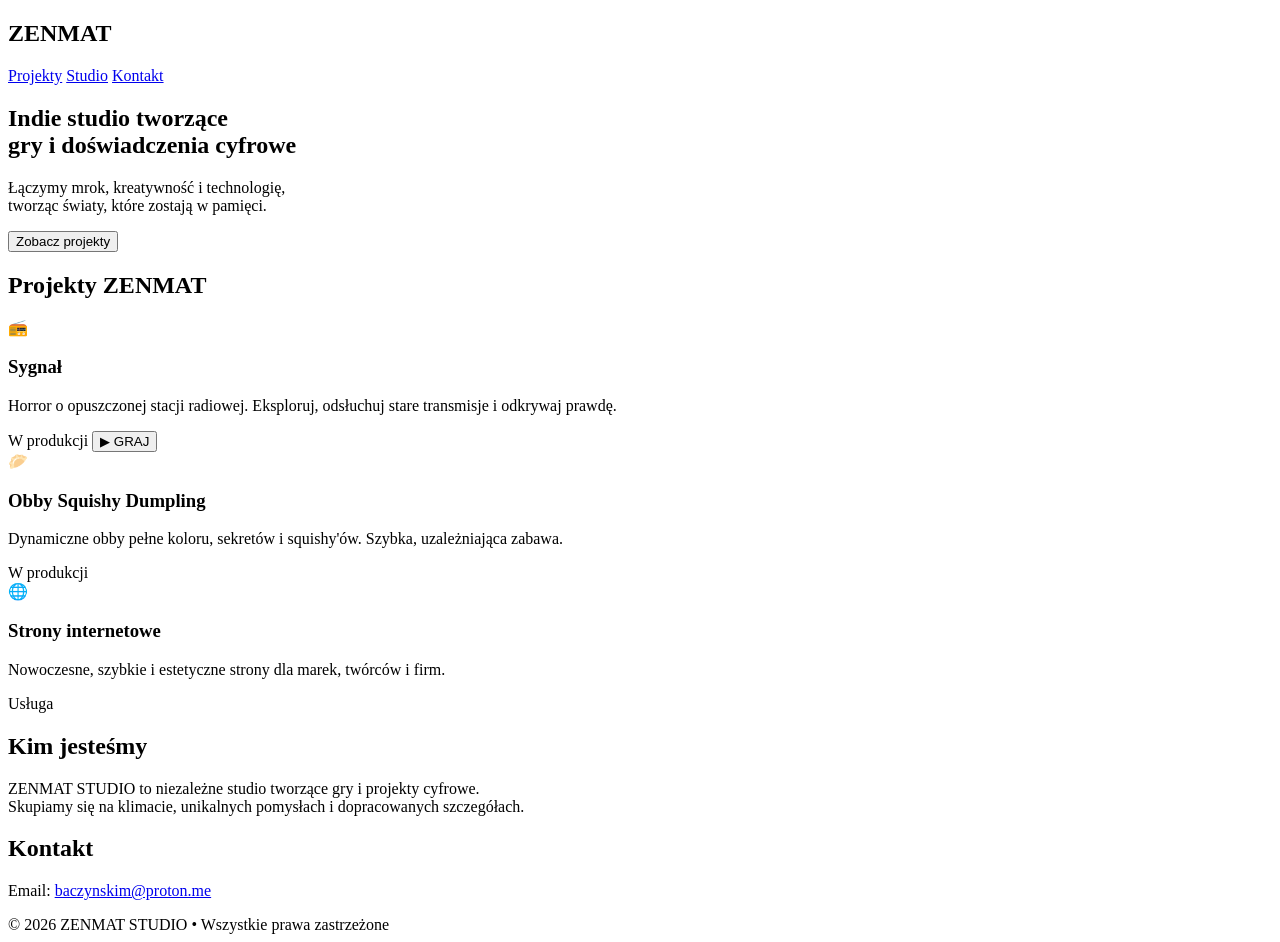
==== index.html @ 299c10ac "Update index.html" ====
<!DOCTYPE html>
<html lang="pl">
<head>
    <meta charset="UTF-8">
    <meta name="viewport" content="width=device-width, initial-scale=1.0">
    <title>ZENMAT STUDIO</title>
    <link rel="stylesheet" href="style.css">
    <link href="https://fonts.googleapis.com/css2?family=Inter:wght@400;500;600&family=Space+Grotesk:wght@500;600&display=swap" rel="stylesheet">
</head>
<body>

<header>
    <nav>
        <h2>ZENMAT</h2>
        <div>
            <a href="#games">Projekty</a>
            <a href="#about">Studio</a>
            <a href="#contact">Kontakt</a>
        </div>
    </nav>

    <section class="hero">
        <h1>Indie studio tworzące<br><span class="highlight">gry i doświadczenia cyfrowe</span></h1>
        <p>Łączymy mrok, kreatywność i technologię,<br>tworząc światy, które zostają w pamięci.</p>
        <button onclick="scrollGames()">Zobacz projekty</button>
    </section>
</header>

<section id="games">
    <h2>Projekty ZENMAT</h2>
    <div class="cards">
        <div class="card">
            <div class="card-icon">📻</div>
            <h3>Sygnał</h3>
            <p>Horror o opuszczonej stacji radiowej. Eksploruj, odsłuchuj stare transmisje i odkrywaj prawdę.</p>
            <span class="status in-dev">W produkcji</span>
            <button class="btn-play" onclick="window.open('/zenmat-studio/sygnal/', '_blank')">▶ GRAJ</button>
        </div>

        <div class="card">
            <div class="card-icon">🥟</div>
            <h3>Obby Squishy Dumpling</h3>
            <p>Dynamiczne obby pełne koloru, sekretów i squishy'ów. Szybka, uzależniająca zabawa.</p>
            <span class="status in-dev">W produkcji</span>
        </div>

        <div class="card">
            <div class="card-icon">🌐</div>
            <h3>Strony internetowe</h3>
            <p>Nowoczesne, szybkie i estetyczne strony dla marek, twórców i firm.</p>
            <span class="status service">Usługa</span>
        </div>
    </div>
</section>

<section id="about">
    <h2>Kim jesteśmy</h2>
    <p>
        ZENMAT STUDIO to niezależne studio tworzące gry i projekty cyfrowe.<br>
        Skupiamy się na klimacie, unikalnych pomysłach i dopracowanych szczegółach.
    </p>
</section>

<section id="contact">
    <h2>Kontakt</h2>
    <p>
        Email: <a href="mailto:baczynskim@proton.me">baczynskim@proton.me</a>
    </p>
</section>

<footer>
    © 2026 ZENMAT STUDIO • Wszystkie prawa zastrzeżone
</footer>

<script src="script.js"></script>
</body>
</html>
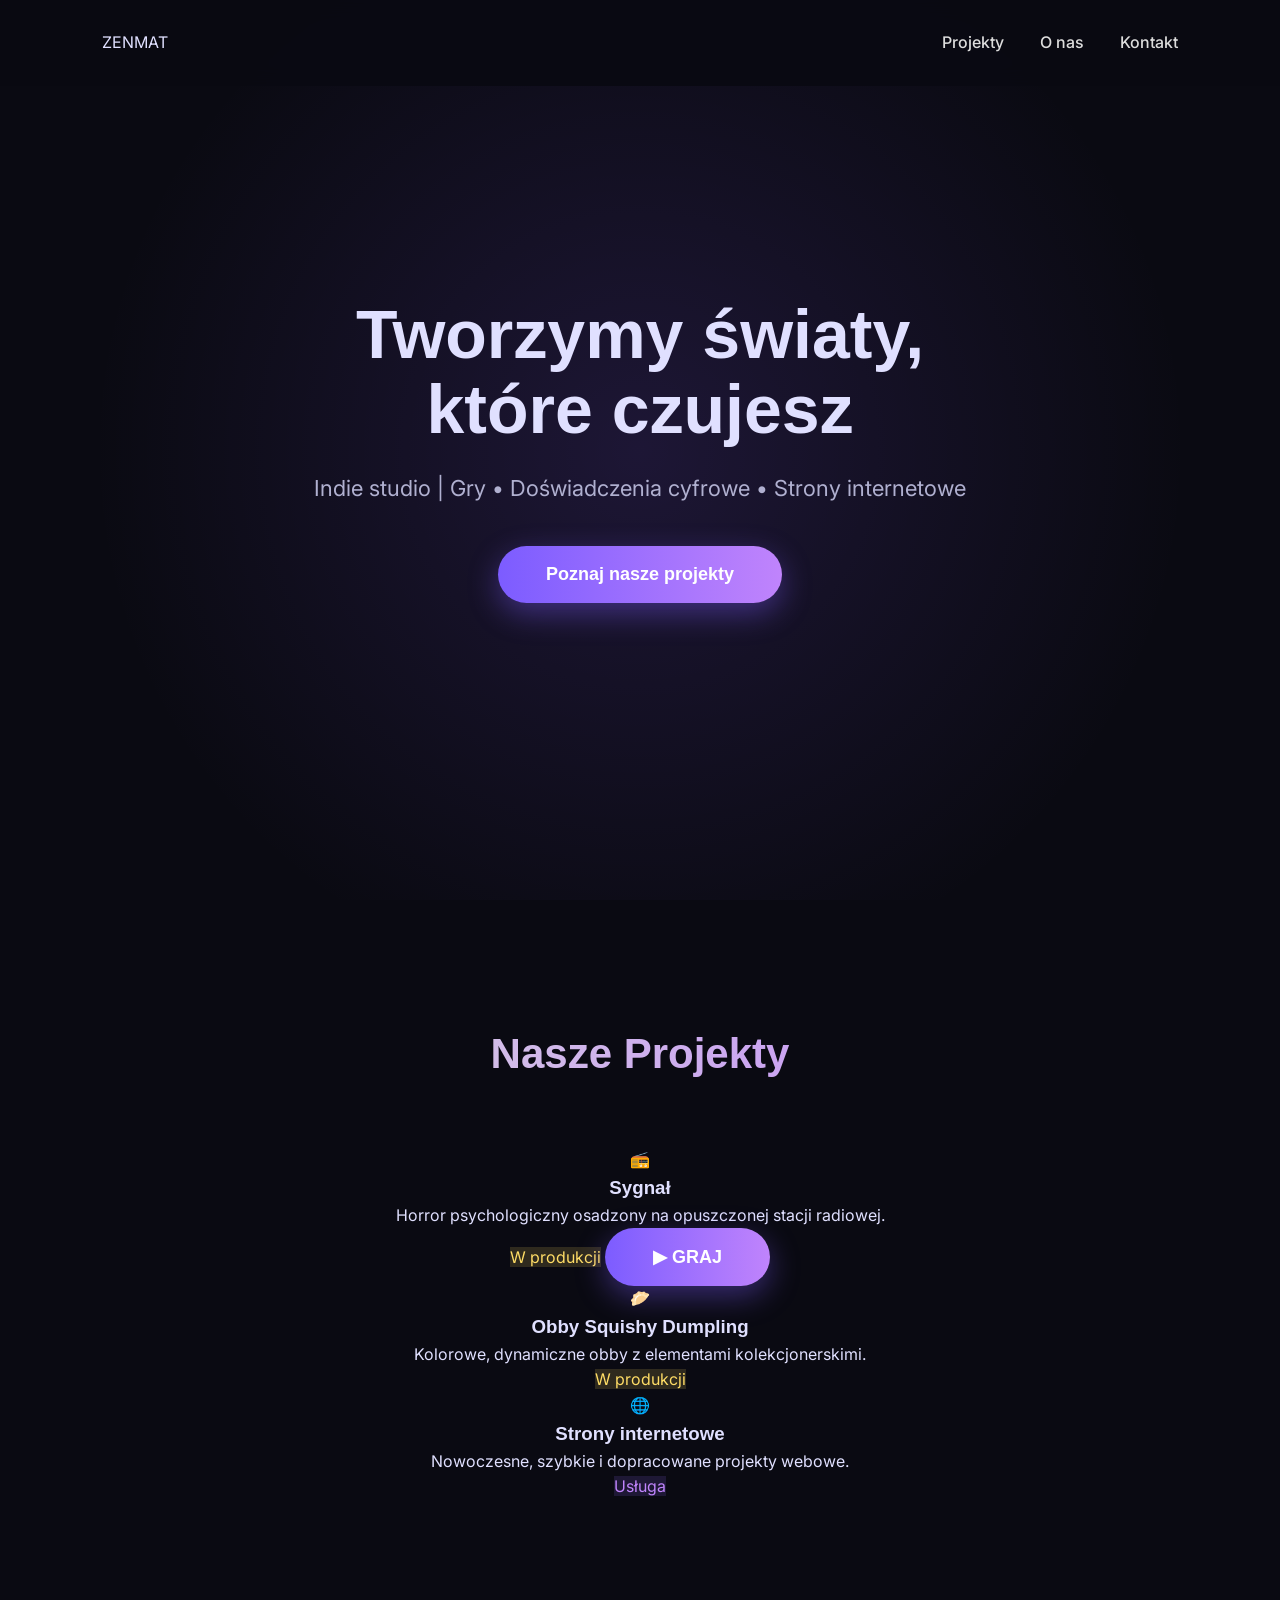
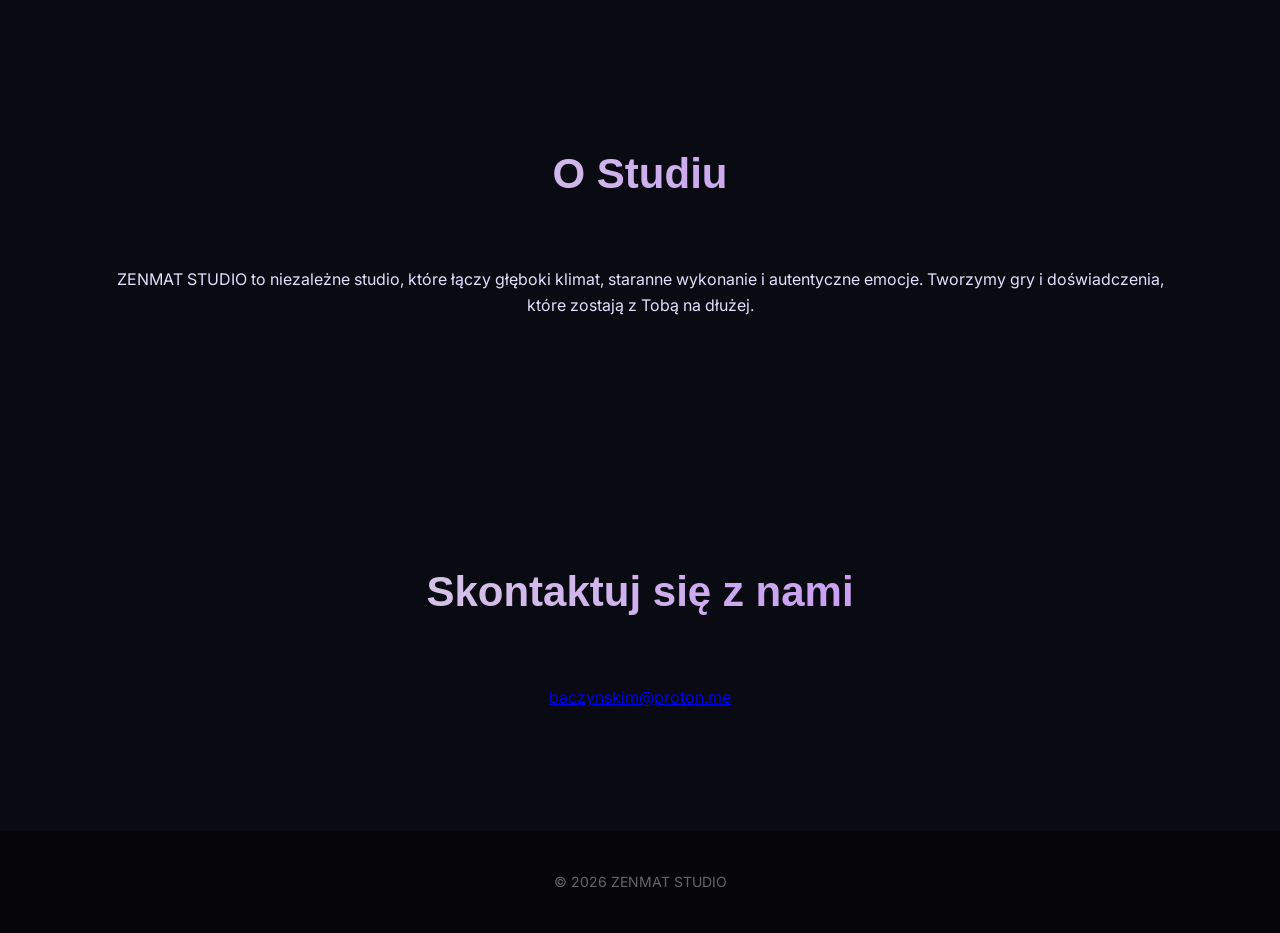
==== commit 3b44f191: "Update index.html" ====
--- a/index.html
+++ b/index.html
@@ -5,71 +5,73 @@
     <meta name="viewport" content="width=device-width, initial-scale=1.0">
     <title>ZENMAT STUDIO</title>
     <link rel="stylesheet" href="style.css">
-    <link href="https://fonts.googleapis.com/css2?family=Inter:wght@400;500;600&family=Space+Grotesk:wght@500;600&display=swap" rel="stylesheet">
+    <link href="https://fonts.googleapis.com/css2?family=Inter:wght@300;400;500;600&family=Playfair+Display:wght@700&display=swap" rel="stylesheet">
 </head>
 <body>
 
 <header>
     <nav>
-        <h2>ZENMAT</h2>
-        <div>
+        <div class="logo">ZENMAT</div>
+        <div class="nav-links">
             <a href="#games">Projekty</a>
-            <a href="#about">Studio</a>
+            <a href="#about">O nas</a>
             <a href="#contact">Kontakt</a>
         </div>
     </nav>
 
-    <section class="hero">
-        <h1>Indie studio tworzące<br><span class="highlight">gry i doświadczenia cyfrowe</span></h1>
-        <p>Łączymy mrok, kreatywność i technologię,<br>tworząc światy, które zostają w pamięci.</p>
-        <button onclick="scrollGames()">Zobacz projekty</button>
-    </section>
+    <div class="hero">
+        <h1>Tworzymy światy,<br>które czujesz</h1>
+        <p class="subtitle">Indie studio | Gry • Doświadczenia cyfrowe • Strony internetowe</p>
+        <button onclick="scrollToSection('games')">Poznaj nasze projekty</button>
+    </div>
 </header>
 
-<section id="games">
-    <h2>Projekty ZENMAT</h2>
-    <div class="cards">
-        <div class="card">
-            <div class="card-icon">📻</div>
+<section id="games" class="section">
+    <h2>Nasze Projekty</h2>
+    <div class="projects-grid">
+        
+        <div class="project-card">
+            <div class="emoji">📻</div>
             <h3>Sygnał</h3>
-            <p>Horror o opuszczonej stacji radiowej. Eksploruj, odsłuchuj stare transmisje i odkrywaj prawdę.</p>
-            <span class="status in-dev">W produkcji</span>
-            <button class="btn-play" onclick="window.open('/zenmat-studio/sygnal/', '_blank')">▶ GRAJ</button>
+            <p>Horror psychologiczny osadzony na opuszczonej stacji radiowej.</p>
+            <span class="tag in-dev">W produkcji</span>
+            <button class="play-btn" onclick="window.open('/zenmat-studio/sygnal/', '_blank')">▶ GRAJ</button>
         </div>
 
-        <div class="card">
-            <div class="card-icon">🥟</div>
+        <div class="project-card">
+            <div class="emoji">🥟</div>
             <h3>Obby Squishy Dumpling</h3>
-            <p>Dynamiczne obby pełne koloru, sekretów i squishy'ów. Szybka, uzależniająca zabawa.</p>
-            <span class="status in-dev">W produkcji</span>
+            <p>Kolorowe, dynamiczne obby z elementami kolekcjonerskimi.</p>
+            <span class="tag in-dev">W produkcji</span>
         </div>
 
-        <div class="card">
-            <div class="card-icon">🌐</div>
+        <div class="project-card">
+            <div class="emoji">🌐</div>
             <h3>Strony internetowe</h3>
-            <p>Nowoczesne, szybkie i estetyczne strony dla marek, twórców i firm.</p>
-            <span class="status service">Usługa</span>
+            <p>Nowoczesne, szybkie i dopracowane projekty webowe.</p>
+            <span class="tag service">Usługa</span>
         </div>
     </div>
 </section>
 
-<section id="about">
-    <h2>Kim jesteśmy</h2>
-    <p>
-        ZENMAT STUDIO to niezależne studio tworzące gry i projekty cyfrowe.<br>
-        Skupiamy się na klimacie, unikalnych pomysłach i dopracowanych szczegółach.
-    </p>
+<section id="about" class="section">
+    <h2>O Studiu</h2>
+    <div class="about-content">
+        <p>
+            ZENMAT STUDIO to niezależne studio, które łączy głęboki klimat, 
+            staranne wykonanie i autentyczne emocje. Tworzymy gry i doświadczenia, 
+            które zostają z Tobą na dłużej.
+        </p>
+    </div>
 </section>
 
-<section id="contact">
-    <h2>Kontakt</h2>
-    <p>
-        Email: <a href="mailto:baczynskim@proton.me">baczynskim@proton.me</a>
-    </p>
+<section id="contact" class="section contact">
+    <h2>Skontaktuj się z nami</h2>
+    <a href="mailto:baczynskim@proton.me" class="email">baczynskim@proton.me</a>
 </section>
 
 <footer>
-    © 2026 ZENMAT STUDIO • Wszystkie prawa zastrzeżone
+    © 2026 ZENMAT STUDIO
 </footer>
 
 <script src="script.js"></script>
--- a/style.css
+++ b/style.css
@@ -0,0 +1,190 @@
+* {
+    margin: 0;
+    padding: 0;
+    box-sizing: border-box;
+}
+
+body {
+    background: #0a0a12;
+    color: #e0e0ff;
+    font-family: 'Inter', sans-serif;
+    line-height: 1.6;
+    overflow-x: hidden;
+}
+
+h1, h2, h3 {
+    font-family: 'Space Grotesk', sans-serif;
+}
+
+/* NAV */
+nav {
+    display: flex;
+    justify-content: space-between;
+    align-items: center;
+    padding: 30px 8%;
+    position: fixed;
+    width: 100%;
+    z-index: 100;
+    background: rgba(10, 10, 18, 0.95);
+    backdrop-filter: blur(10px);
+}
+
+nav h2 {
+    font-size: 28px;
+    background: linear-gradient(90deg, #8b5cff, #c084fc);
+    -webkit-background-clip: text;
+    -webkit-text-fill-color: transparent;
+    letter-spacing: -1px;
+}
+
+nav a {
+    color: #ddd;
+    text-decoration: none;
+    margin-left: 32px;
+    font-weight: 500;
+    transition: all 0.3s;
+}
+
+nav a:hover {
+    color: #c084fc;
+    transform: translateY(-2px);
+}
+
+/* HERO */
+.hero {
+    min-height: 100vh;
+    display: flex;
+    flex-direction: column;
+    justify-content: center;
+    align-items: center;
+    text-align: center;
+    padding: 0 20px;
+    background: radial-gradient(circle at center, rgba(139, 92, 255, 0.15), transparent 70%),
+                #0a0a12;
+    position: relative;
+}
+
+.hero h1 {
+    font-size: clamp(42px, 8vw, 68px);
+    line-height: 1.1;
+    margin-bottom: 24px;
+}
+
+.highlight {
+    background: linear-gradient(90deg, #c084fc, #a78bfa);
+    -webkit-background-clip: text;
+    -webkit-text-fill-color: transparent;
+}
+
+.hero p {
+    font-size: 22px;
+    max-width: 700px;
+    color: #b0b0d0;
+    margin-bottom: 40px;
+}
+
+button {
+    padding: 18px 48px;
+    font-size: 18px;
+    font-weight: 600;
+    border: none;
+    border-radius: 50px;
+    background: linear-gradient(90deg, #7c5cff, #c084fc);
+    color: white;
+    cursor: pointer;
+    transition: all 0.4s;
+    box-shadow: 0 10px 30px rgba(124, 92, 255, 0.4);
+}
+
+button:hover {
+    transform: translateY(-5px) scale(1.05);
+    box-shadow: 0 15px 40px rgba(192, 132, 252, 0.5);
+}
+
+/* SECTIONS */
+section {
+    padding: 120px 8%;
+    text-align: center;
+}
+
+h2 {
+    font-size: 42px;
+    margin-bottom: 60px;
+    background: linear-gradient(90deg, #ddd, #c084fc);
+    -webkit-background-clip: text;
+    -webkit-text-fill-color: transparent;
+}
+
+/* CARDS */
+.cards {
+    display: flex;
+    justify-content: center;
+    gap: 30px;
+    flex-wrap: wrap;
+}
+
+.card {
+    width: 340px;
+    background: rgba(20, 20, 35, 0.8);
+    border: 1px solid rgba(140, 100, 255, 0.2);
+    border-radius: 24px;
+    padding: 40px 30px;
+    transition: all 0.4s cubic-bezier(0.4, 0, 0.2, 1);
+    backdrop-filter: blur(10px);
+}
+
+.card:hover {
+    transform: translateY(-15px);
+    border-color: #c084fc;
+    box-shadow: 0 20px 40px rgba(140, 100, 255, 0.25);
+}
+
+.card-icon {
+    font-size: 48px;
+    margin-bottom: 20px;
+}
+
+.card h3 {
+    font-size: 26px;
+    margin-bottom: 16px;
+}
+
+.card p {
+    color: #a0a0c0;
+    margin-bottom: 24px;
+}
+
+.status {
+    display: inline-block;
+    padding: 6px 18px;
+    border-radius: 30px;
+    font-size: 14px;
+    font-weight: 600;
+    margin-bottom: 20px;
+}
+
+.in-dev {
+    background: rgba(255, 220, 100, 0.15);
+    color: #ffdd66;
+}
+
+.service {
+    background: rgba(140, 100, 255, 0.15);
+    color: #c084fc;
+}
+
+.btn-play {
+    width: 100%;
+    padding: 14px;
+    background: #2a2a44;
+    border: 1px solid #7c5cff;
+}
+
+/* Footer */
+footer {
+    padding: 40px;
+    text-align: center;
+    background: #05050a;
+    color: #666;
+    font-size: 14px;
+}
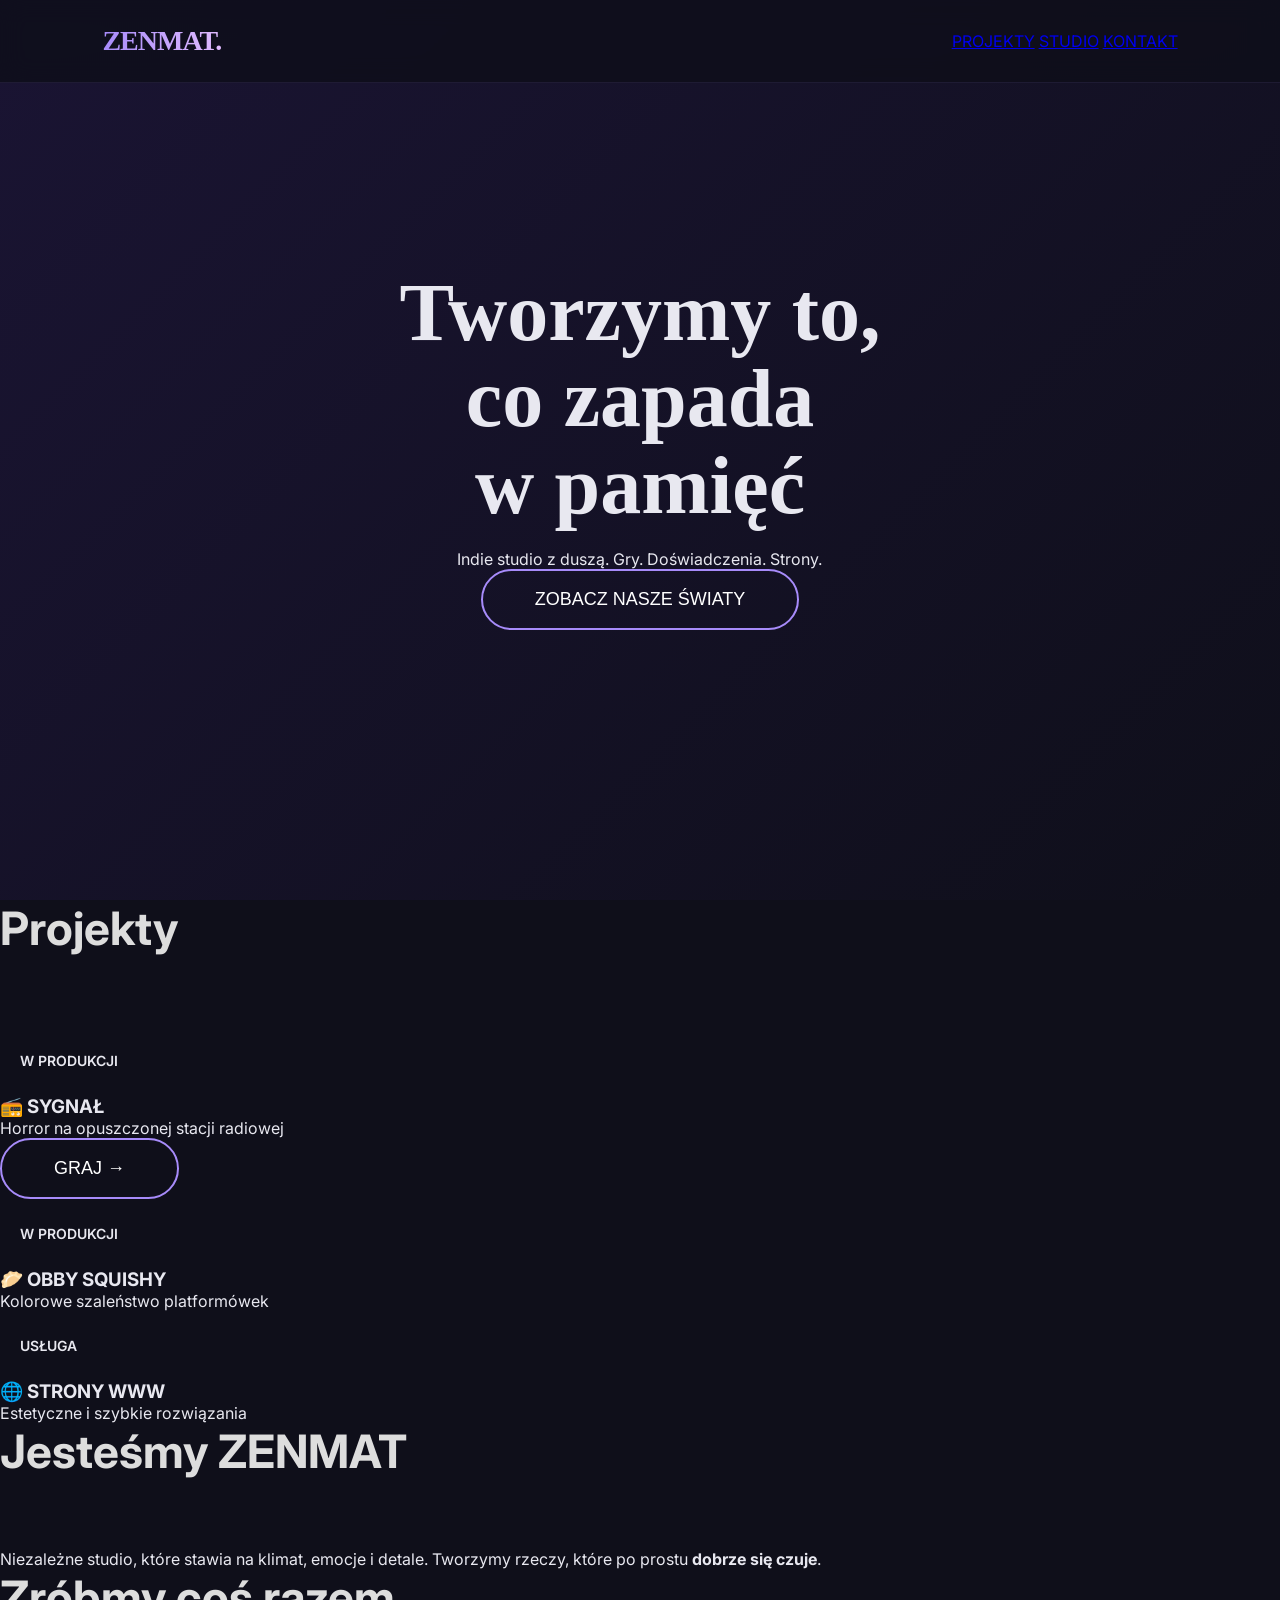
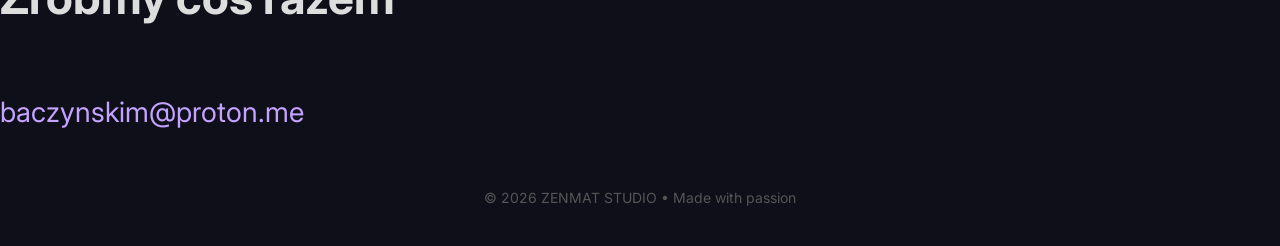
==== commit b7cd67a1: "Update index.html" ====
--- a/index.html
+++ b/index.html
@@ -5,73 +5,77 @@
     <meta name="viewport" content="width=device-width, initial-scale=1.0">
     <title>ZENMAT STUDIO</title>
     <link rel="stylesheet" href="style.css">
-    <link href="https://fonts.googleapis.com/css2?family=Inter:wght@300;400;500;600&family=Playfair+Display:wght@700&display=swap" rel="stylesheet">
+    <link href="https://fonts.googleapis.com/css2?family=Space+Grotesk:wght@500;600;700&family=Inter:wght@400;500&display=swap" rel="stylesheet">
 </head>
 <body>
 
-<header>
-    <nav>
-        <div class="logo">ZENMAT</div>
-        <div class="nav-links">
-            <a href="#games">Projekty</a>
-            <a href="#about">O nas</a>
-            <a href="#contact">Kontakt</a>
-        </div>
-    </nav>
+<nav>
+    <div class="logo">ZENMAT<span class="dot">.</span></div>
+    <div class="menu">
+        <a href="#projects">PROJEKTY</a>
+        <a href="#studio">STUDIO</a>
+        <a href="#contact">KONTAKT</a>
+    </div>
+</nav>
 
-    <div class="hero">
-        <h1>Tworzymy światy,<br>które czujesz</h1>
-        <p class="subtitle">Indie studio | Gry • Doświadczenia cyfrowe • Strony internetowe</p>
-        <button onclick="scrollToSection('games')">Poznaj nasze projekty</button>
+<section class="hero">
+    <div class="hero-content">
+        <h1>Tworzymy to,<br>co zapada<br>w pamięć</h1>
+        <p>Indie studio z duszą. Gry. Doświadczenia. Strony.</p>
+        <button onclick="scrollToSection('projects')">ZOBACZ NASZE ŚWIATY</button>
     </div>
-</header>
+</section>
 
-<section id="games" class="section">
-    <h2>Nasze Projekty</h2>
-    <div class="projects-grid">
-        
-        <div class="project-card">
-            <div class="emoji">📻</div>
-            <h3>Sygnał</h3>
-            <p>Horror psychologiczny osadzony na opuszczonej stacji radiowej.</p>
-            <span class="tag in-dev">W produkcji</span>
-            <button class="play-btn" onclick="window.open('/zenmat-studio/sygnal/', '_blank')">▶ GRAJ</button>
+<section id="projects" class="projects">
+    <h2>Projekty</h2>
+    
+    <div class="project-grid">
+        <div class="project big">
+            <div class="overlay">
+                <span class="tag">W PRODUKCJI</span>
+                <h3>📻 SYGNAŁ</h3>
+                <p>Horror na opuszczonej stacji radiowej</p>
+                <button onclick="window.open('/zenmat-studio/sygnal/', '_blank')">GRAJ →</button>
+            </div>
         </div>
 
-        <div class="project-card">
-            <div class="emoji">🥟</div>
-            <h3>Obby Squishy Dumpling</h3>
-            <p>Kolorowe, dynamiczne obby z elementami kolekcjonerskimi.</p>
-            <span class="tag in-dev">W produkcji</span>
+        <div class="project">
+            <div class="overlay">
+                <span class="tag">W PRODUKCJI</span>
+                <h3>🥟 OBBY SQUISHY</h3>
+                <p>Kolorowe szaleństwo platformówek</p>
+            </div>
         </div>
 
-        <div class="project-card">
-            <div class="emoji">🌐</div>
-            <h3>Strony internetowe</h3>
-            <p>Nowoczesne, szybkie i dopracowane projekty webowe.</p>
-            <span class="tag service">Usługa</span>
+        <div class="project">
+            <div class="overlay">
+                <span class="tag">USŁUGA</span>
+                <h3>🌐 STRONY WWW</h3>
+                <p>Estetyczne i szybkie rozwiązania</p>
+            </div>
         </div>
     </div>
 </section>
 
-<section id="about" class="section">
-    <h2>O Studiu</h2>
-    <div class="about-content">
+<section id="studio" class="studio">
+    <div class="studio-text">
+        <h2>Jesteśmy ZENMAT</h2>
         <p>
-            ZENMAT STUDIO to niezależne studio, które łączy głęboki klimat, 
-            staranne wykonanie i autentyczne emocje. Tworzymy gry i doświadczenia, 
-            które zostają z Tobą na dłużej.
+            Niezależne studio, które stawia na klimat, emocje i detale. 
+            Tworzymy rzeczy, które po prostu <strong>dobrze się czuje</strong>.
         </p>
     </div>
 </section>
 
-<section id="contact" class="section contact">
-    <h2>Skontaktuj się z nami</h2>
-    <a href="mailto:baczynskim@proton.me" class="email">baczynskim@proton.me</a>
+<section id="contact" class="contact">
+    <h2>Zróbmy coś razem</h2>
+    <a href="mailto:baczynskim@proton.me" class="mail-link">
+        baczynskim@proton.me
+    </a>
 </section>
 
 <footer>
-    © 2026 ZENMAT STUDIO
+    © 2026 ZENMAT STUDIO • Made with passion
 </footer>
 
 <script src="script.js"></script>
--- a/style.css
+++ b/style.css
@@ -5,49 +5,46 @@
 }
 
 body {
-    background: #0a0a12;
-    color: #e0e0ff;
+    background: #0f0f1a;
+    color: #e8e8f0;
     font-family: 'Inter', sans-serif;
-    line-height: 1.6;
-    overflow-x: hidden;
 }
 
-h1, h2, h3 {
-    font-family: 'Space Grotesk', sans-serif;
+.logo {
+    font-family: 'Playfair Display', serif;
+    font-size: 28px;
+    font-weight: 700;
+    letter-spacing: -1px;
+    background: linear-gradient(to right, #a78bfa, #e0bbff);
+    -webkit-background-clip: text;
+    -webkit-text-fill-color: transparent;
 }
 
 /* NAV */
 nav {
+    position: fixed;
+    top: 0;
+    width: 100%;
+    padding: 25px 8%;
     display: flex;
     justify-content: space-between;
     align-items: center;
-    padding: 30px 8%;
-    position: fixed;
-    width: 100%;
-    z-index: 100;
-    background: rgba(10, 10, 18, 0.95);
-    backdrop-filter: blur(10px);
+    z-index: 1000;
+    background: rgba(15, 15, 26, 0.85);
+    backdrop-filter: blur(12px);
+    border-bottom: 1px solid rgba(167, 139, 250, 0.1);
 }
 
-nav h2 {
-    font-size: 28px;
-    background: linear-gradient(90deg, #8b5cff, #c084fc);
-    -webkit-background-clip: text;
-    -webkit-text-fill-color: transparent;
-    letter-spacing: -1px;
+.nav-links a {
+    color: #ccc;
+    text-decoration: none;
+    margin-left: 35px;
+    font-weight: 500;
+    transition: 0.3s;
 }
 
-nav a {
-    color: #ddd;
-    text-decoration: none;
-    margin-left: 32px;
-    font-weight: 500;
-    transition: all 0.3s;
-}
-
-nav a:hover {
-    color: #c084fc;
-    transform: translateY(-2px);
+.nav-links a:hover {
+    color: #c4a3ff;
 }
 
 /* HERO */
@@ -59,132 +56,132 @@
     align-items: center;
     text-align: center;
     padding: 0 20px;
-    background: radial-gradient(circle at center, rgba(139, 92, 255, 0.15), transparent 70%),
-                #0a0a12;
+    background: linear-gradient(135deg, #1a1433 0%, #0f0f1a 100%);
     position: relative;
 }
 
 .hero h1 {
-    font-size: clamp(42px, 8vw, 68px);
-    line-height: 1.1;
-    margin-bottom: 24px;
+    font-family: 'Playfair Display', serif;
+    font-size: clamp(48px, 9vw, 82px);
+    line-height: 1.05;
+    margin-bottom: 20px;
 }
 
-.highlight {
-    background: linear-gradient(90deg, #c084fc, #a78bfa);
-    -webkit-background-clip: text;
-    -webkit-text-fill-color: transparent;
-}
-
-.hero p {
-    font-size: 22px;
-    max-width: 700px;
-    color: #b0b0d0;
-    margin-bottom: 40px;
+.subtitle {
+    font-size: 24px;
+    color: #b0a8d0;
+    max-width: 680px;
+    margin-bottom: 50px;
 }
 
 button {
-    padding: 18px 48px;
+    padding: 18px 52px;
     font-size: 18px;
-    font-weight: 600;
-    border: none;
+    background: transparent;
+    border: 2px solid #a78bfa;
+    color: white;
     border-radius: 50px;
-    background: linear-gradient(90deg, #7c5cff, #c084fc);
-    color: white;
     cursor: pointer;
     transition: all 0.4s;
-    box-shadow: 0 10px 30px rgba(124, 92, 255, 0.4);
+    font-weight: 500;
 }
 
 button:hover {
-    transform: translateY(-5px) scale(1.05);
-    box-shadow: 0 15px 40px rgba(192, 132, 252, 0.5);
+    background: #a78bfa;
+    color: #0f0f1a;
+    transform: translateY(-4px);
 }
 
 /* SECTIONS */
-section {
-    padding: 120px 8%;
+.section {
+    padding: 140px 8% 100px;
     text-align: center;
 }
 
 h2 {
-    font-size: 42px;
-    margin-bottom: 60px;
-    background: linear-gradient(90deg, #ddd, #c084fc);
-    -webkit-background-clip: text;
-    -webkit-text-fill-color: transparent;
+    font-size: 46px;
+    margin-bottom: 70px;
+    color: #ddd;
 }
 
-/* CARDS */
-.cards {
-    display: flex;
-    justify-content: center;
+/* PROJECTS */
+.projects-grid {
+    display: grid;
+    grid-template-columns: repeat(auto-fit, minmax(340px, 1fr));
     gap: 30px;
-    flex-wrap: wrap;
+    max-width: 1200px;
+    margin: 0 auto;
 }
 
-.card {
-    width: 340px;
-    background: rgba(20, 20, 35, 0.8);
-    border: 1px solid rgba(140, 100, 255, 0.2);
-    border-radius: 24px;
-    padding: 40px 30px;
-    transition: all 0.4s cubic-bezier(0.4, 0, 0.2, 1);
-    backdrop-filter: blur(10px);
+.project-card {
+    background: rgba(25, 25, 45, 0.6);
+    border: 1px solid rgba(167, 139, 250, 0.15);
+    border-radius: 20px;
+    padding: 45px 35px;
+    transition: all 0.4s ease;
+    backdrop-filter: blur(8px);
 }
 
-.card:hover {
-    transform: translateY(-15px);
-    border-color: #c084fc;
-    box-shadow: 0 20px 40px rgba(140, 100, 255, 0.25);
+.project-card:hover {
+    transform: translateY(-12px);
+    border-color: #a78bfa;
+    background: rgba(35, 30, 60, 0.8);
 }
 
-.card-icon {
-    font-size: 48px;
+.emoji {
+    font-size: 52px;
     margin-bottom: 20px;
 }
 
-.card h3 {
-    font-size: 26px;
-    margin-bottom: 16px;
+.project-card h3 {
+    font-size: 27px;
+    margin-bottom: 15px;
 }
 
-.card p {
-    color: #a0a0c0;
-    margin-bottom: 24px;
-}
-
-.status {
+.tag {
     display: inline-block;
-    padding: 6px 18px;
+    margin: 20px 0;
+    padding: 6px 20px;
     border-radius: 30px;
     font-size: 14px;
     font-weight: 600;
-    margin-bottom: 20px;
 }
 
 .in-dev {
-    background: rgba(255, 220, 100, 0.15);
-    color: #ffdd66;
+    background: #3a2f1f;
+    color: #f0d070;
 }
 
 .service {
-    background: rgba(140, 100, 255, 0.15);
-    color: #c084fc;
+    background: #2a2540;
+    color: #c4a3ff;
 }
 
-.btn-play {
+.play-btn {
+    margin-top: 15px;
     width: 100%;
     padding: 14px;
-    background: #2a2a44;
-    border: 1px solid #7c5cff;
+    background: #1f1b33;
+    border: 1px solid #8b6eff;
+    border-radius: 12px;
+    color: white;
+}
+
+/* Kontakt */
+.contact a {
+    font-size: 28px;
+    color: #c4a3ff;
+    text-decoration: none;
+}
+
+.contact a:hover {
+    color: #e0bbff;
 }
 
 /* Footer */
 footer {
-    padding: 40px;
     text-align: center;
-    background: #05050a;
-    color: #666;
+    padding: 60px 20px 40px;
+    color: #555;
     font-size: 14px;
 }
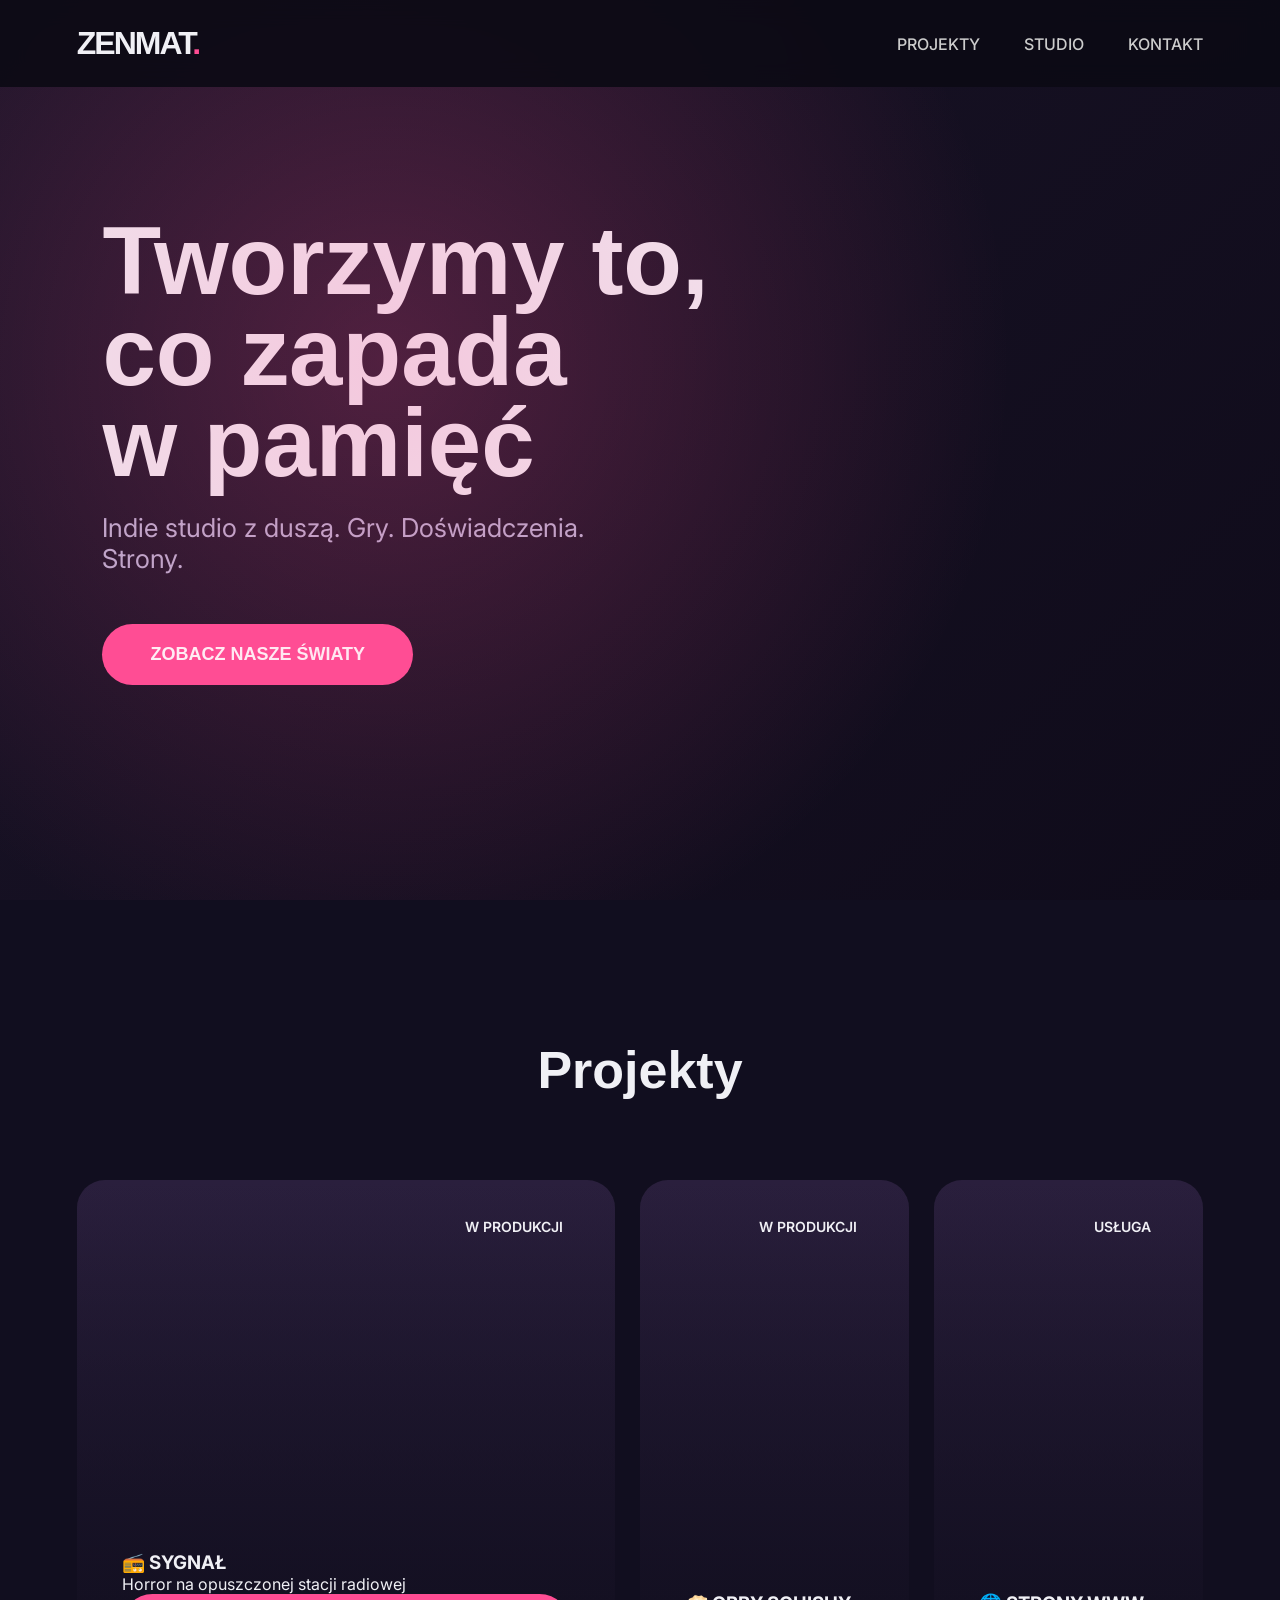
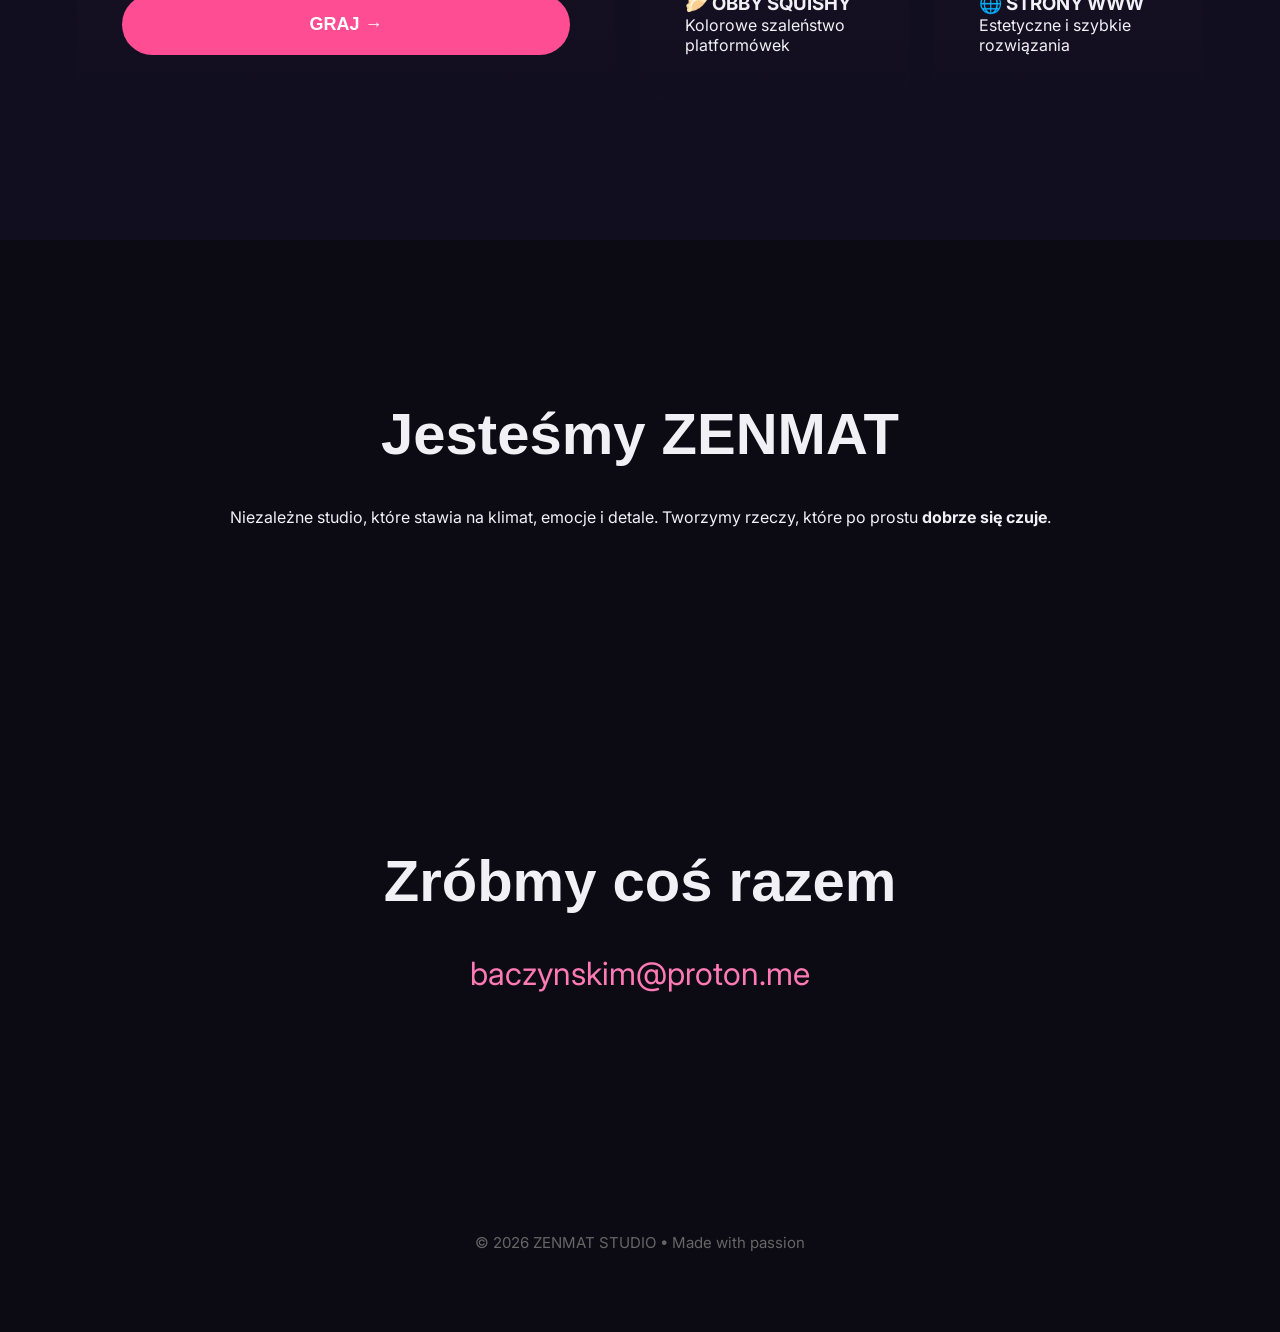
==== commit b22528a7: "🔧 Fix - popraw full URL do gry SYGNAŁ" ====
--- a/index.html
+++ b/index.html
@@ -35,7 +35,7 @@
                 <span class="tag">W PRODUKCJI</span>
                 <h3>📻 SYGNAŁ</h3>
                 <p>Horror na opuszczonej stacji radiowej</p>
-                <button onclick="window.open('/zenmat-studio/sygnal/', '_blank')">GRAJ →</button>
+                <button onclick="window.open('https://baczynskim.github.io/zenmat-studio/sygnal/', '_blank')">GRAJ →</button>
             </div>
         </div>
 
--- a/style.css
+++ b/style.css
@@ -5,19 +5,21 @@
 }
 
 body {
-    background: #0f0f1a;
-    color: #e8e8f0;
+    background: #0c0b14;
+    color: #f0f0f5;
     font-family: 'Inter', sans-serif;
+    overflow-x: hidden;
 }
 
 .logo {
-    font-family: 'Playfair Display', serif;
-    font-size: 28px;
+    font-family: 'Space Grotesk', sans-serif;
+    font-size: 32px;
     font-weight: 700;
-    letter-spacing: -1px;
-    background: linear-gradient(to right, #a78bfa, #e0bbff);
-    -webkit-background-clip: text;
-    -webkit-text-fill-color: transparent;
+    letter-spacing: -2px;
+}
+
+.dot {
+    color: #ff4d94;
 }
 
 /* NAV */
@@ -25,163 +27,162 @@
     position: fixed;
     top: 0;
     width: 100%;
-    padding: 25px 8%;
+    padding: 25px 6%;
     display: flex;
     justify-content: space-between;
     align-items: center;
     z-index: 1000;
-    background: rgba(15, 15, 26, 0.85);
+    background: rgba(12, 11, 20, 0.9);
     backdrop-filter: blur(12px);
-    border-bottom: 1px solid rgba(167, 139, 250, 0.1);
 }
 
-.nav-links a {
+.menu a {
+    margin-left: 40px;
+    text-decoration: none;
     color: #ccc;
-    text-decoration: none;
-    margin-left: 35px;
     font-weight: 500;
     transition: 0.3s;
 }
 
-.nav-links a:hover {
-    color: #c4a3ff;
+.menu a:hover {
+    color: #ff4d94;
 }
 
 /* HERO */
 .hero {
-    min-height: 100vh;
+    height: 100vh;
     display: flex;
-    flex-direction: column;
-    justify-content: center;
     align-items: center;
-    text-align: center;
-    padding: 0 20px;
-    background: linear-gradient(135deg, #1a1433 0%, #0f0f1a 100%);
+    padding: 0 8%;
+    background: linear-gradient(135deg, #1a1428, #0f0b1a);
     position: relative;
 }
 
-.hero h1 {
-    font-family: 'Playfair Display', serif;
-    font-size: clamp(48px, 9vw, 82px);
-    line-height: 1.05;
-    margin-bottom: 20px;
+.hero::before {
+    content: '';
+    position: absolute;
+    top: 0;
+    left: 0;
+    width: 100%;
+    height: 100%;
+    background: radial-gradient(circle at 30% 40%, rgba(255, 77, 148, 0.25), transparent 60%);
 }
 
-.subtitle {
-    font-size: 24px;
-    color: #b0a8d0;
-    max-width: 680px;
+.hero-content h1 {
+    font-family: 'Space Grotesk', sans-serif;
+    font-size: clamp(52px, 10vw, 96px);
+    line-height: 0.95;
+    font-weight: 700;
+    margin-bottom: 24px;
+}
+
+.hero-content p {
+    font-size: 26px;
+    max-width: 520px;
+    color: #b8b0d0;
     margin-bottom: 50px;
 }
 
 button {
-    padding: 18px 52px;
+    padding: 20px 48px;
     font-size: 18px;
-    background: transparent;
-    border: 2px solid #a78bfa;
+    font-weight: 600;
+    background: #ff4d94;
     color: white;
-    border-radius: 50px;
+    border: none;
+    border-radius: 60px;
     cursor: pointer;
     transition: all 0.4s;
-    font-weight: 500;
 }
 
 button:hover {
-    background: #a78bfa;
-    color: #0f0f1a;
-    transform: translateY(-4px);
-}
-
-/* SECTIONS */
-.section {
-    padding: 140px 8% 100px;
-    text-align: center;
-}
-
-h2 {
-    font-size: 46px;
-    margin-bottom: 70px;
-    color: #ddd;
+    background: #ff79b5;
+    transform: scale(1.08);
 }
 
 /* PROJECTS */
-.projects-grid {
-    display: grid;
-    grid-template-columns: repeat(auto-fit, minmax(340px, 1fr));
-    gap: 30px;
-    max-width: 1200px;
-    margin: 0 auto;
+.projects {
+    padding: 140px 6%;
+    background: #110e1f;
 }
 
-.project-card {
-    background: rgba(25, 25, 45, 0.6);
-    border: 1px solid rgba(167, 139, 250, 0.15);
-    border-radius: 20px;
-    padding: 45px 35px;
-    transition: all 0.4s ease;
-    backdrop-filter: blur(8px);
+.projects h2 {
+    font-size: 52px;
+    text-align: center;
+    margin-bottom: 80px;
+    font-family: 'Space Grotesk', sans-serif;
 }
 
-.project-card:hover {
-    transform: translateY(-12px);
-    border-color: #a78bfa;
-    background: rgba(35, 30, 60, 0.8);
+.project-grid {
+    display: grid;
+    grid-template-columns: 2fr 1fr 1fr;
+    gap: 25px;
 }
 
-.emoji {
-    font-size: 52px;
-    margin-bottom: 20px;
+.project {
+    height: 520px;
+    border-radius: 28px;
+    position: relative;
+    overflow: hidden;
+    background: linear-gradient(180deg, #2a1f3d, #1a1428);
+    transition: 0.5s;
 }
 
-.project-card h3 {
-    font-size: 27px;
-    margin-bottom: 15px;
+.project.big {
+    grid-row: span 1;
+    height: 520px;
+}
+
+.project:hover {
+    transform: scale(1.03);
+}
+
+.overlay {
+    position: absolute;
+    bottom: 0;
+    left: 0;
+    right: 0;
+    padding: 45px;
+    background: linear-gradient(transparent, rgba(17, 14, 31, 0.95));
+    height: 100%;
+    display: flex;
+    flex-direction: column;
+    justify-content: flex-end;
 }
 
 .tag {
-    display: inline-block;
-    margin: 20px 0;
-    padding: 6px 20px;
-    border-radius: 30px;
+    position: absolute;
+    top: 30px;
+    right: 30px;
+    padding: 8px 22px;
+    border-radius: 40px;
     font-size: 14px;
     font-weight: 600;
 }
 
-.in-dev {
-    background: #3a2f1f;
-    color: #f0d070;
+.tag.in-dev { background: #3d2a1f; color: #ffcc66; } /* wait, using class in html */
+
+/* Studio & Contact */
+.studio, .contact {
+    padding: 160px 8%;
+    text-align: center;
 }
 
-.service {
-    background: #2a2540;
-    color: #c4a3ff;
+.studio h2, .contact h2 {
+    font-size: 58px;
+    margin-bottom: 40px;
+    font-family: 'Space Grotesk', sans-serif;
 }
 
-.play-btn {
-    margin-top: 15px;
-    width: 100%;
-    padding: 14px;
-    background: #1f1b33;
-    border: 1px solid #8b6eff;
-    border-radius: 12px;
-    color: white;
-}
-
-/* Kontakt */
-.contact a {
-    font-size: 28px;
-    color: #c4a3ff;
+.mail-link {
+    font-size: 32px;
+    color: #ff79b5;
     text-decoration: none;
 }
 
-.contact a:hover {
-    color: #e0bbff;
+footer {
+    padding: 80px 20px;
+    text-align: center;
+    color: #666;
+    font-size: 15px;
 }
-
-/* Footer */
-footer {
-    text-align: center;
-    padding: 60px 20px 40px;
-    color: #555;
-    font-size: 14px;
-}
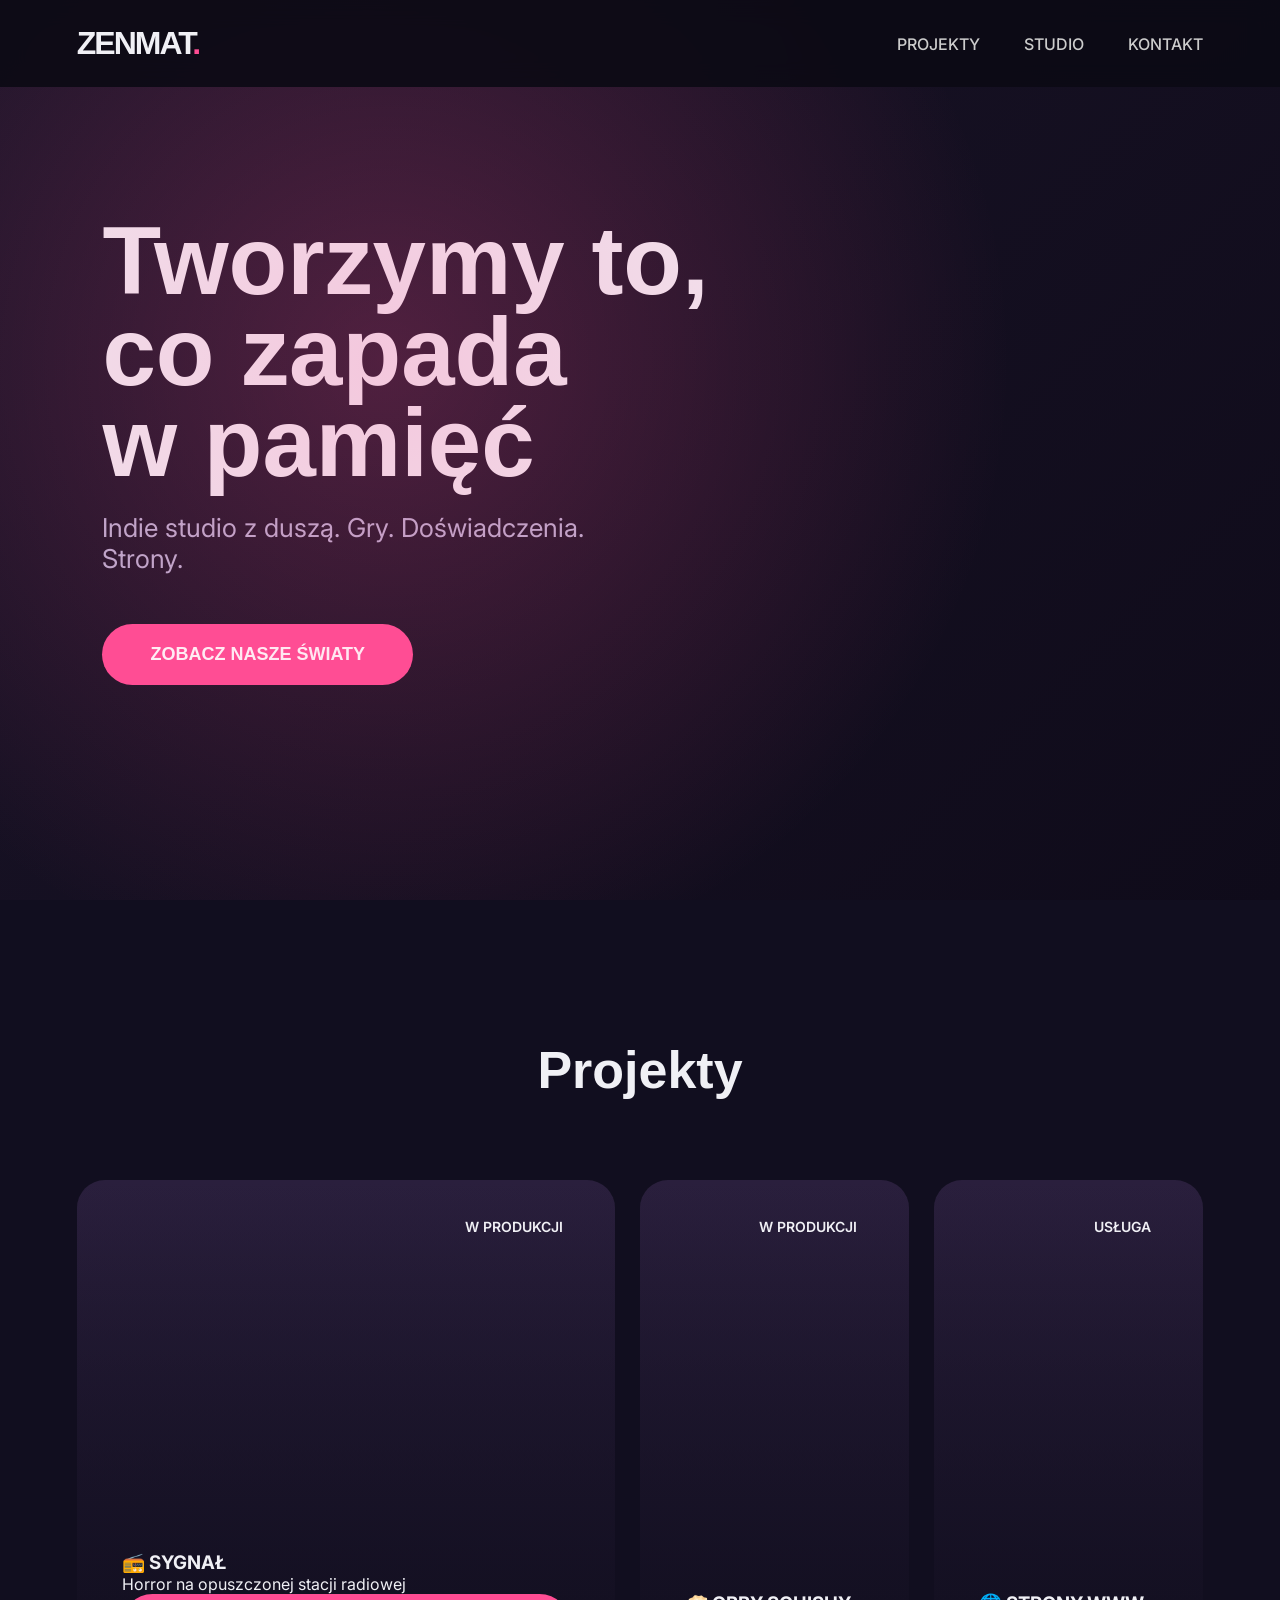
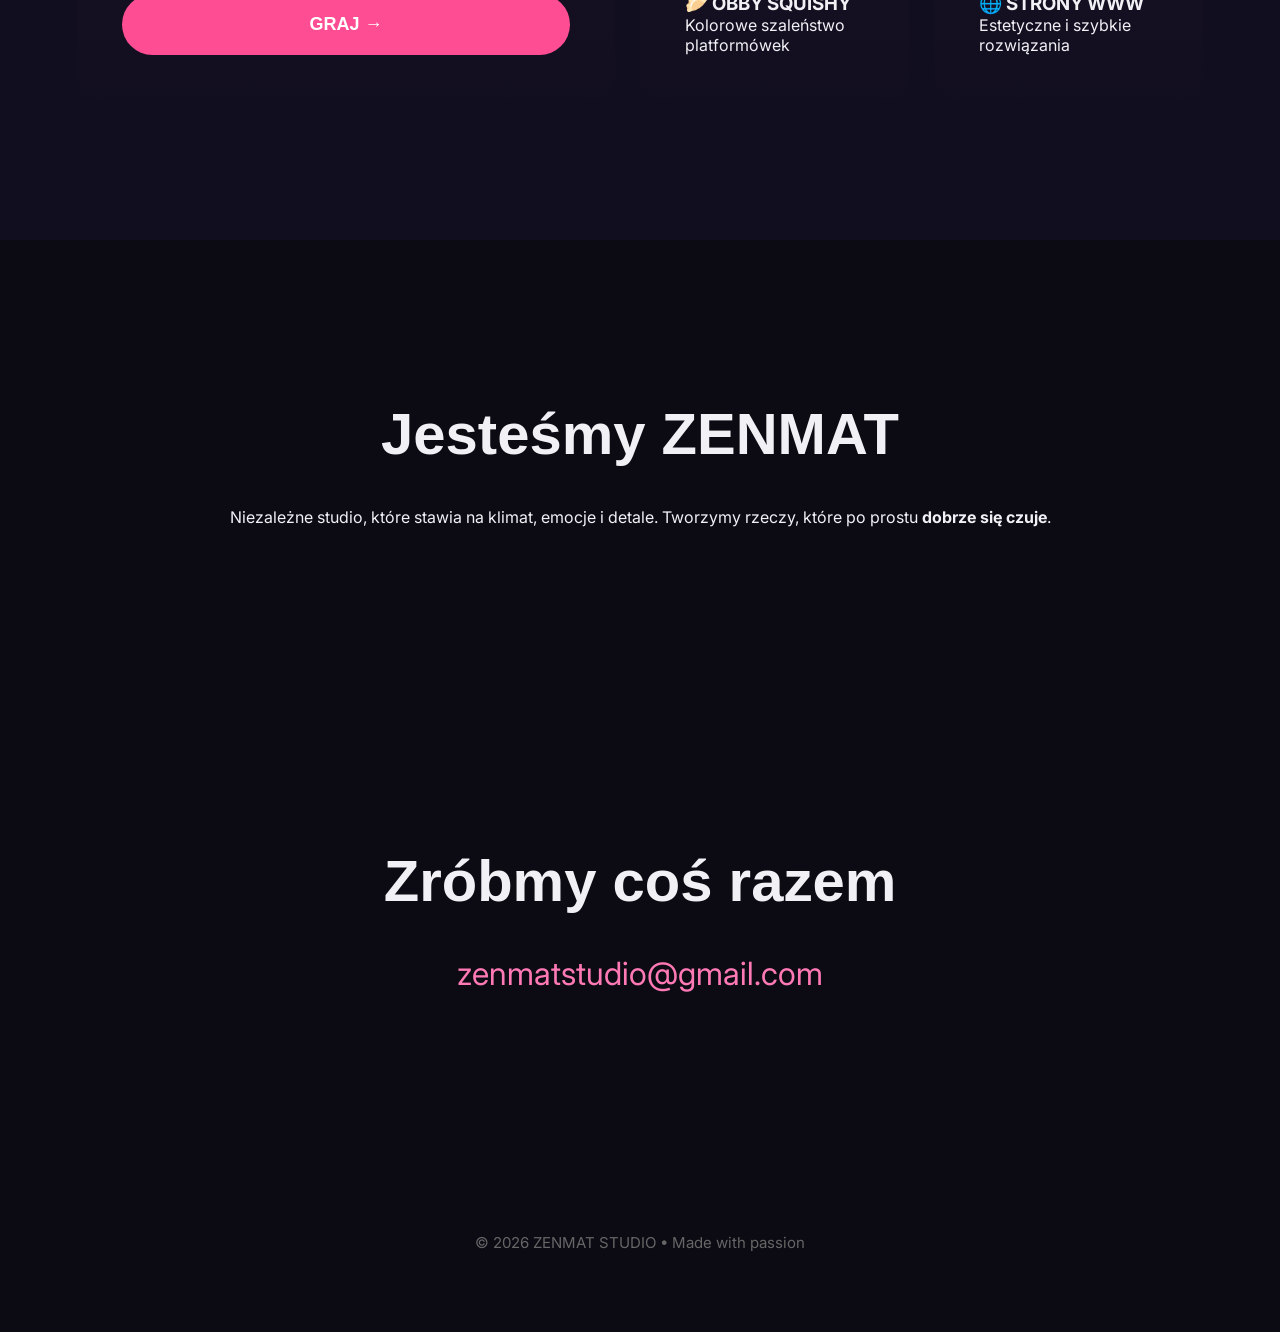
==== commit 2022fe0f: "Update index.html" ====
--- a/index.html
+++ b/index.html
@@ -70,7 +70,7 @@
 <section id="contact" class="contact">
     <h2>Zróbmy coś razem</h2>
     <a href="mailto:baczynskim@proton.me" class="mail-link">
-        baczynskim@proton.me
+        zenmatstudio@gmail.com
     </a>
 </section>
 
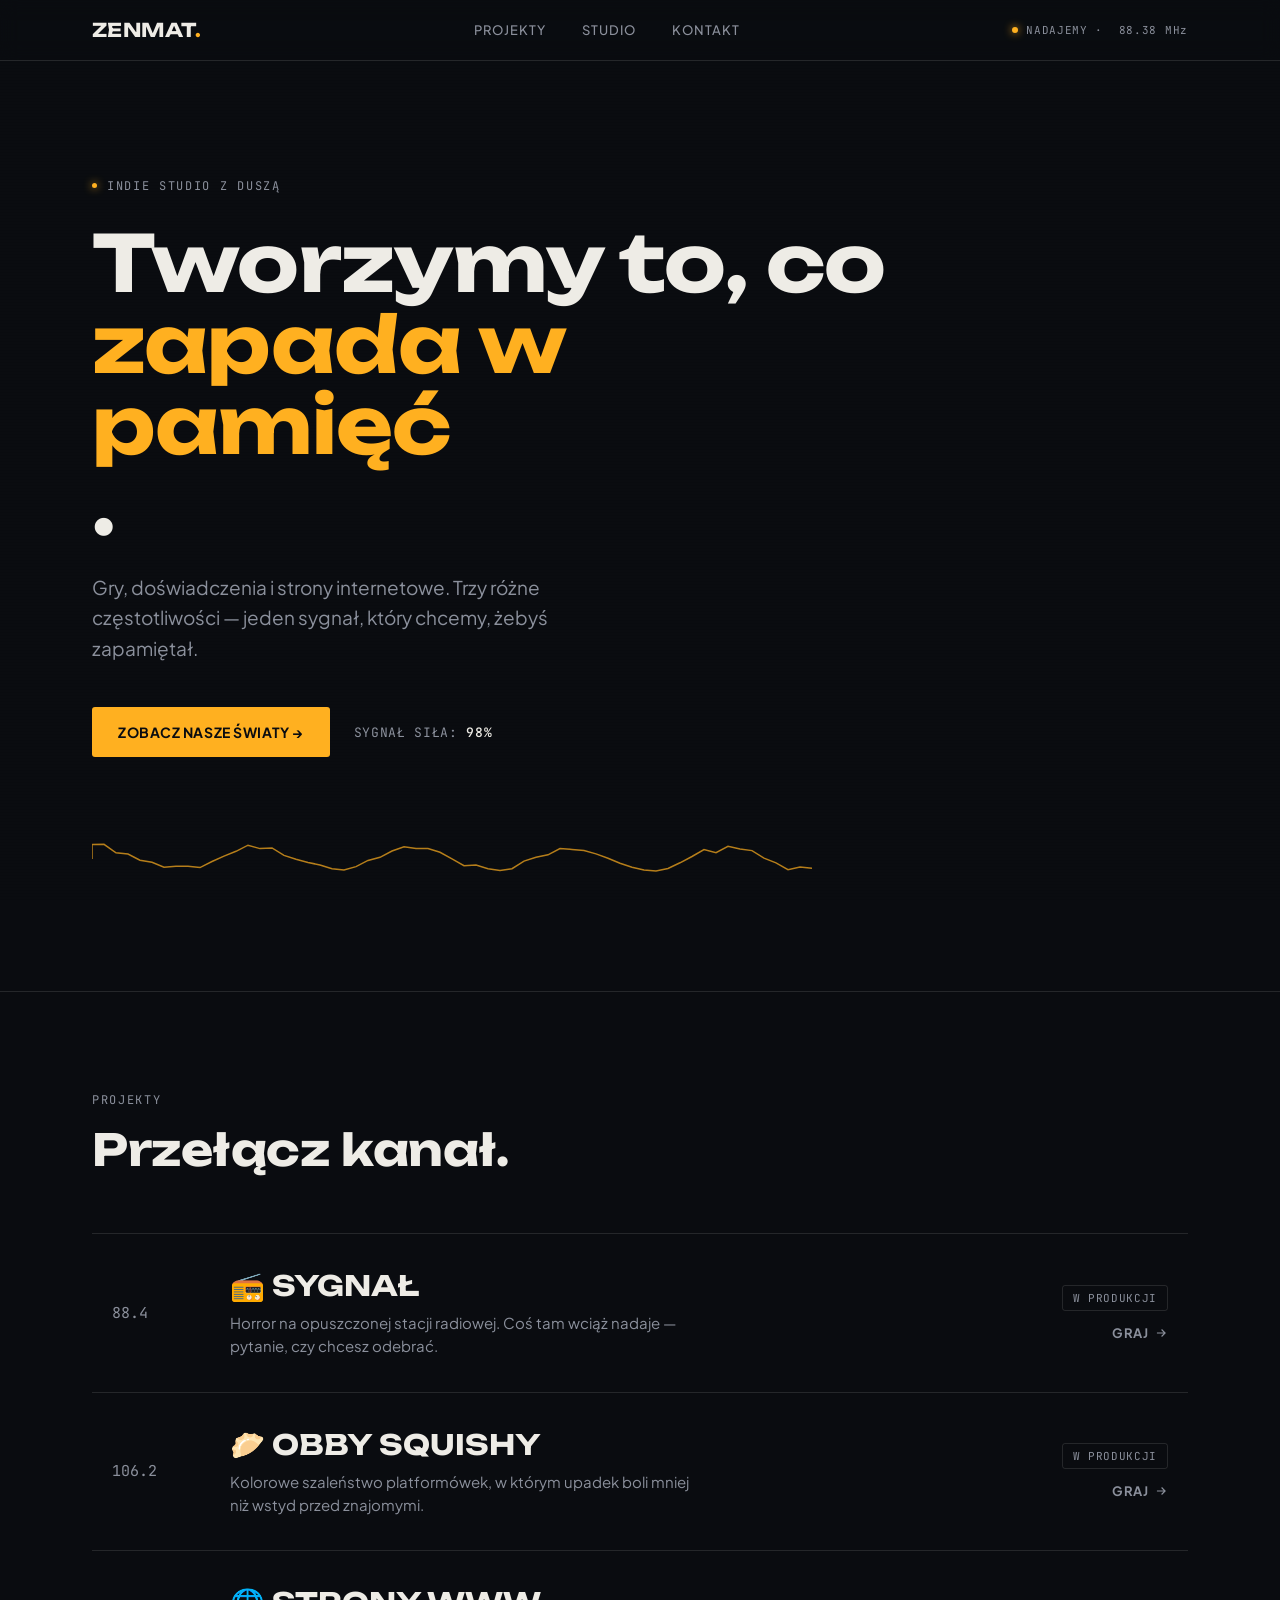
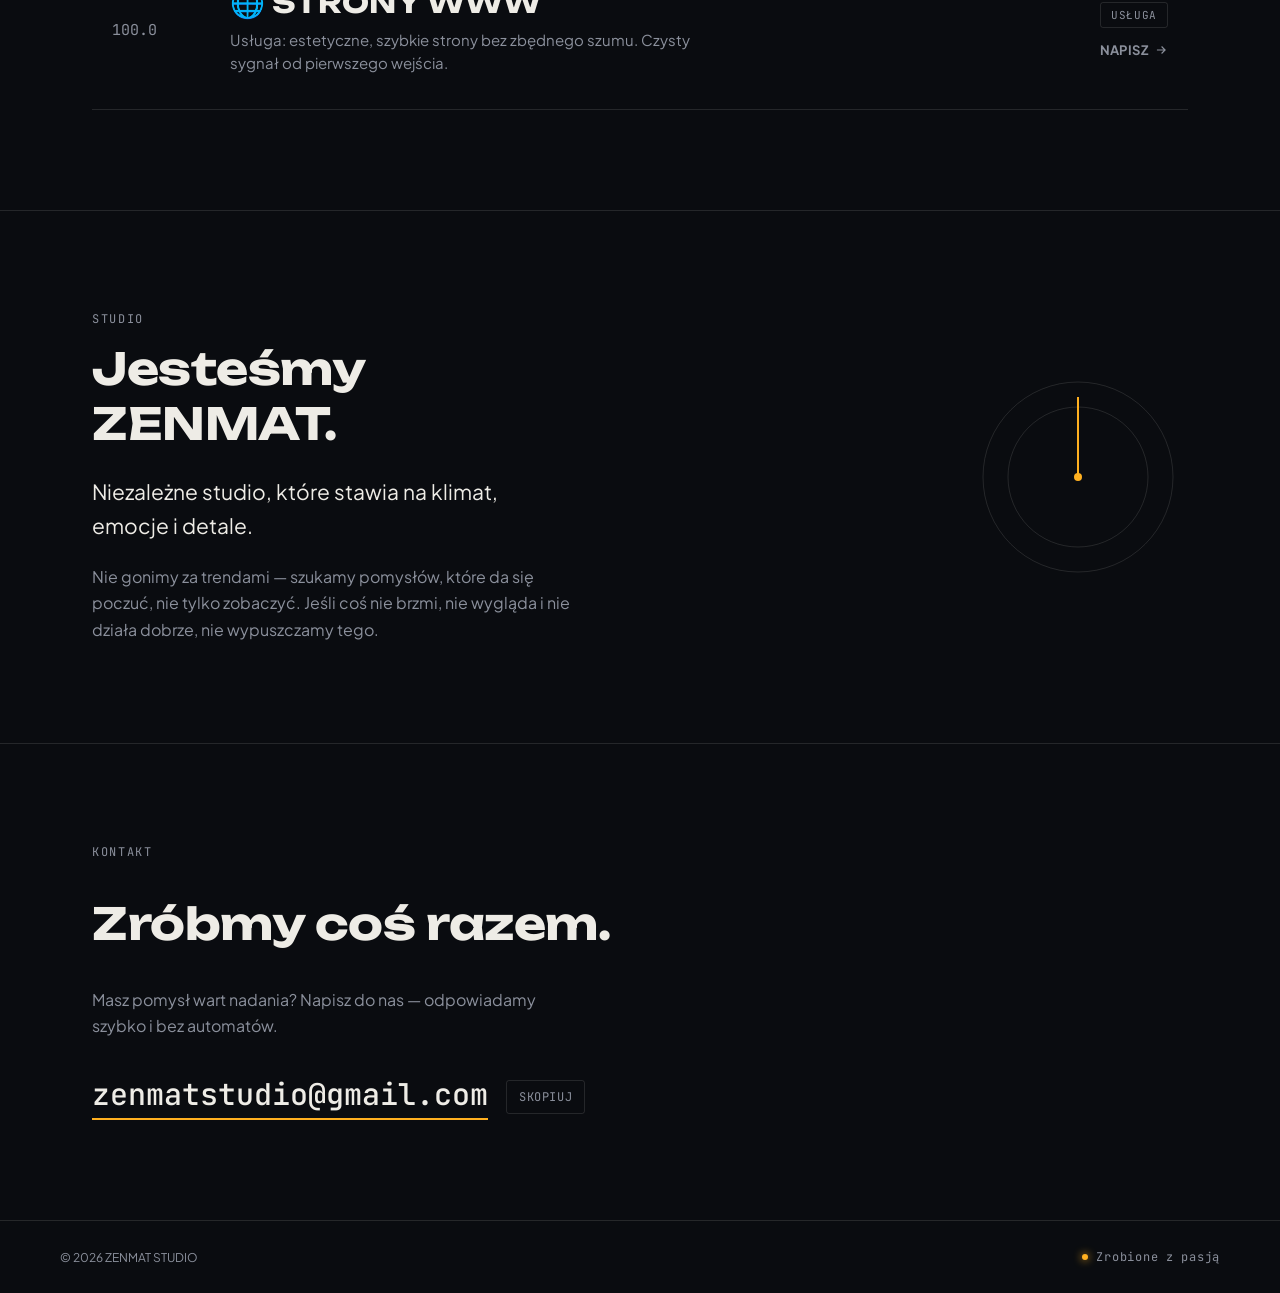
==== commit 0e18ff15: "Update index.html" ====
--- a/index.html
+++ b/index.html
@@ -1,83 +1,660 @@
 <!DOCTYPE html>
 <html lang="pl">
 <head>
-    <meta charset="UTF-8">
-    <meta name="viewport" content="width=device-width, initial-scale=1.0">
-    <title>ZENMAT STUDIO</title>
-    <link rel="stylesheet" href="style.css">
-    <link href="https://fonts.googleapis.com/css2?family=Space+Grotesk:wght@500;600;700&family=Inter:wght@400;500&display=swap" rel="stylesheet">
+<meta charset="UTF-8">
+<meta name="viewport" content="width=device-width, initial-scale=1.0">
+<title>ZENMAT STUDIO</title>
+<link rel="preconnect" href="https://fonts.googleapis.com">
+<link rel="preconnect" href="https://fonts.gstatic.com" crossorigin>
+<link href="https://fonts.googleapis.com/css2?family=Unbounded:wght@500;700;900&family=Plus+Jakarta+Sans:ital,wght@0,400;0,500;0,600;0,700;1,500&family=JetBrains+Mono:wght@400;500&display=swap" rel="stylesheet">
+<style>
+  :root{
+    --bg: #0a0c10;
+    --bg-soft: #12151b;
+    --ink: #eeece6;
+    --ink-dim: #8b909c;
+    --line: rgba(238,236,230,0.12);
+    --amber: #ffb020;
+    --amber-dim: #6b4a1a;
+    --squishy: #ff5fa2;
+    --squishy-dim: #5c2a44;
+    --web: #4fd8d8;
+    --web-dim: #1e4d4d;
+    --accent: var(--amber);
+    --accent-dim: var(--amber-dim);
+  }
+
+  *{ margin:0; padding:0; box-sizing:border-box; }
+
+  html{ scroll-behavior:smooth; }
+
+  body{
+    background: var(--bg);
+    color: var(--ink);
+    font-family: 'Plus Jakarta Sans', sans-serif;
+    overflow-x: hidden;
+    -webkit-font-smoothing: antialiased;
+  }
+
+  ::selection{ background: var(--accent); color: #0a0c10; }
+
+  a{ color: inherit; text-decoration: none; }
+
+  :focus-visible{
+    outline: 2px solid var(--accent);
+    outline-offset: 3px;
+  }
+
+  .mono{ font-family: 'JetBrains Mono', monospace; }
+
+  .wrap{
+    max-width: 1160px;
+    margin: 0 auto;
+    padding: 0 32px;
+  }
+
+  /* scanline + noise texture, sits behind everything */
+  .noise-layer{
+    position: fixed;
+    inset: 0;
+    z-index: 1;
+    pointer-events: none;
+    opacity: 0.05;
+    mix-blend-mode: overlay;
+  }
+  .scanlines{
+    position: fixed;
+    inset: 0;
+    z-index: 2;
+    pointer-events: none;
+    background: repeating-linear-gradient(
+      to bottom,
+      rgba(0,0,0,0.0) 0px,
+      rgba(0,0,0,0.0) 2px,
+      rgba(0,0,0,0.18) 3px
+    );
+    opacity: 0.35;
+  }
+
+  /* ===== NAV ===== */
+  header{
+    position: sticky;
+    top: 0;
+    z-index: 50;
+    background: rgba(10,12,16,0.75);
+    backdrop-filter: blur(10px);
+    border-bottom: 1px solid var(--line);
+  }
+  .nav{
+    display:flex;
+    align-items:center;
+    justify-content:space-between;
+    padding: 18px 32px;
+    max-width: 1160px;
+    margin: 0 auto;
+  }
+  .brand{
+    font-family: 'Unbounded', sans-serif;
+    font-weight: 700;
+    font-size: 19px;
+    letter-spacing: 0.02em;
+  }
+  .brand .dot{ color: var(--accent); }
+  .nav-links{
+    display:flex;
+    gap: 36px;
+    font-size: 13px;
+    letter-spacing: 0.08em;
+    font-weight: 500;
+  }
+  .nav-links a{
+    color: var(--ink-dim);
+    transition: color 0.2s ease;
+    position: relative;
+  }
+  .nav-links a:hover{ color: var(--ink); }
+  .nav-freq{
+    display:flex;
+    align-items:center;
+    gap:8px;
+    font-size: 11px;
+    color: var(--ink-dim);
+    letter-spacing: 0.06em;
+  }
+  .live-dot{
+    width:6px; height:6px; border-radius:50%;
+    background: var(--accent);
+    box-shadow: 0 0 8px var(--accent);
+    animation: pulse 2s ease-in-out infinite;
+  }
+  @keyframes pulse{
+    0%,100%{ opacity:1; }
+    50%{ opacity:0.35; }
+  }
+  @media (max-width: 720px){
+    .nav-links{ display:none; }
+  }
+
+  /* ===== HERO ===== */
+  .hero{
+    position: relative;
+    padding: 120px 32px 100px;
+    max-width: 1160px;
+    margin: 0 auto;
+    z-index: 3;
+  }
+  .eyebrow{
+    display:inline-flex;
+    align-items:center;
+    gap:10px;
+    font-size: 12px;
+    letter-spacing: 0.14em;
+    color: var(--ink-dim);
+    margin-bottom: 28px;
+    text-transform: uppercase;
+  }
+  .eyebrow .live-dot{ width:5px; height:5px; }
+
+  h1{
+    font-family: 'Unbounded', sans-serif;
+    font-weight: 700;
+    font-size: clamp(38px, 7vw, 78px);
+    line-height: 1.04;
+    letter-spacing: -0.01em;
+    max-width: 820px;
+  }
+  h1 .glow{
+    color: var(--accent);
+    position: relative;
+    display: inline-block;
+  }
+
+  .hero-sub{
+    margin-top: 26px;
+    font-size: clamp(16px, 2vw, 19px);
+    color: var(--ink-dim);
+    max-width: 480px;
+    line-height: 1.6;
+  }
+
+  .cta-row{
+    margin-top: 44px;
+    display:flex;
+    align-items:center;
+    gap: 24px;
+    flex-wrap: wrap;
+  }
+
+  .btn{
+    display:inline-flex;
+    align-items:center;
+    gap:10px;
+    background: var(--accent);
+    color: #0a0c10;
+    font-weight: 700;
+    font-size: 14px;
+    letter-spacing: 0.04em;
+    padding: 16px 26px;
+    border-radius: 3px;
+    transition: transform 0.2s ease, box-shadow 0.2s ease;
+    box-shadow: 0 0 0 rgba(255,176,32,0);
+  }
+  .btn:hover{
+    transform: translateY(-2px);
+    box-shadow: 0 8px 24px rgba(255,176,32,0.25);
+  }
+
+  .freq-readout{
+    font-size: 13px;
+    color: var(--ink-dim);
+    letter-spacing: 0.05em;
+  }
+  .freq-readout .num{
+    color: var(--ink);
+    font-weight: 500;
+  }
+
+  /* tuning waveform */
+  .waveform{
+    margin-top: 70px;
+    height: 64px;
+    width: 100%;
+    max-width: 720px;
+  }
+  .waveform svg{ width:100%; height:100%; display:block; }
+  .waveform path{
+    stroke: var(--accent);
+    stroke-width: 1.5;
+    fill: none;
+    opacity: 0.7;
+  }
+
+  /* ===== SECTION SHARED ===== */
+  section{
+    position: relative;
+    z-index: 3;
+    padding: 100px 0;
+    border-top: 1px solid var(--line);
+  }
+  .section-head{
+    display:flex;
+    justify-content: space-between;
+    align-items: flex-end;
+    gap: 24px;
+    margin-bottom: 56px;
+    flex-wrap: wrap;
+  }
+  h2{
+    font-family: 'Unbounded', sans-serif;
+    font-weight: 700;
+    font-size: clamp(28px, 4vw, 44px);
+    letter-spacing: -0.01em;
+  }
+  .section-eyebrow{
+    font-size: 12px;
+    letter-spacing: 0.14em;
+    color: var(--ink-dim);
+    text-transform: uppercase;
+    margin-bottom: 14px;
+  }
+
+  /* ===== CHANNELS (Projekty) ===== */
+  .channel{
+    display: grid;
+    grid-template-columns: 90px 1fr auto;
+    gap: 28px;
+    align-items: center;
+    padding: 34px 20px;
+    border-top: 1px solid var(--line);
+    cursor: pointer;
+    transition: background 0.35s ease;
+    position: relative;
+  }
+  .channel:last-child{ border-bottom: 1px solid var(--line); }
+
+  .channel-freq{
+    font-family: 'JetBrains Mono', monospace;
+    font-size: 15px;
+    color: var(--ink-dim);
+    transition: color 0.3s ease;
+  }
+
+  .channel-main h3{
+    font-family: 'Unbounded', sans-serif;
+    font-size: clamp(20px, 3vw, 28px);
+    font-weight: 700;
+    display:flex;
+    align-items:center;
+    gap: 12px;
+    margin-bottom: 8px;
+  }
+  .channel-main p{
+    color: var(--ink-dim);
+    font-size: 15px;
+    max-width: 480px;
+    line-height: 1.55;
+  }
+
+  .channel-side{
+    display:flex;
+    flex-direction: column;
+    align-items: flex-end;
+    gap: 14px;
+    text-align: right;
+  }
+  .badge{
+    font-family: 'JetBrains Mono', monospace;
+    font-size: 11px;
+    letter-spacing: 0.06em;
+    padding: 5px 10px;
+    border: 1px solid var(--line);
+    border-radius: 3px;
+    color: var(--ink-dim);
+    white-space: nowrap;
+  }
+  .channel-link{
+    font-size: 13px;
+    font-weight: 700;
+    letter-spacing: 0.03em;
+    color: var(--ink-dim);
+    transition: color 0.3s ease, gap 0.2s ease;
+    display:flex;
+    align-items:center;
+    gap: 6px;
+  }
+  .channel-link svg{ width:14px; height:14px; transition: transform 0.2s ease; }
+
+  .channel:hover{
+    background: var(--accent-dim);
+  }
+  .channel:hover .channel-freq,
+  .channel:hover .channel-link{
+    color: var(--accent);
+  }
+  .channel:hover .channel-link svg{ transform: translateX(3px); }
+  .channel:hover .badge{ border-color: var(--accent); color: var(--accent); }
+
+  .channel[data-tone="squishy"]:hover{ background: var(--squishy-dim); }
+  .channel[data-tone="squishy"]:hover .channel-freq,
+  .channel[data-tone="squishy"]:hover .channel-link,
+  .channel[data-tone="squishy"]:hover .badge{ color: var(--squishy); border-color: var(--squishy); }
+
+  .channel[data-tone="web"]:hover{ background: var(--web-dim); }
+  .channel[data-tone="web"]:hover .channel-freq,
+  .channel[data-tone="web"]:hover .channel-link,
+  .channel[data-tone="web"]:hover .badge{ color: var(--web); border-color: var(--web); }
+
+  @media (max-width: 640px){
+    .channel{
+      grid-template-columns: 1fr;
+      gap: 14px;
+    }
+    .channel-side{ align-items: flex-start; text-align: left; flex-direction: row; }
+  }
+
+  /* ===== STUDIO ===== */
+  .studio-grid{
+    display:grid;
+    grid-template-columns: 1fr 1fr;
+    gap: 60px;
+  }
+  .studio-text p{
+    font-size: clamp(17px, 2.2vw, 21px);
+    line-height: 1.65;
+    color: var(--ink);
+    max-width: 480px;
+  }
+  .studio-text p + p{ margin-top: 20px; color: var(--ink-dim); font-size: 16px; }
+
+  .dial{
+    justify-self: end;
+    align-self: center;
+    width: 220px;
+    height: 220px;
+    position: relative;
+  }
+  .dial svg{ width:100%; height:100%; }
+  .dial-ring{
+    fill: none;
+    stroke: var(--line);
+    stroke-width: 1;
+  }
+  .dial-needle{
+    stroke: var(--accent);
+    stroke-width: 2;
+    transform-origin: 110px 110px;
+    animation: sweep 6s ease-in-out infinite;
+  }
+  @keyframes sweep{
+    0%,100%{ transform: rotate(-35deg); }
+    50%{ transform: rotate(35deg); }
+  }
+
+  @media (max-width: 780px){
+    .studio-grid{ grid-template-columns: 1fr; }
+    .dial{ justify-self: start; margin-top: 20px; }
+  }
+
+  /* ===== CONTACT ===== */
+  .contact-inner{
+    display:flex;
+    flex-direction: column;
+    align-items: flex-start;
+    gap: 36px;
+  }
+  .contact-inner .section-eyebrow{ margin-bottom: 0; }
+  .contact-inner h2{ max-width: 620px; }
+  .contact-sub{
+    color: var(--ink-dim);
+    font-size: 16px;
+    max-width: 460px;
+    line-height: 1.6;
+  }
+  .email-row{
+    display:flex;
+    align-items:center;
+    gap: 18px;
+    flex-wrap: wrap;
+  }
+  .email-link{
+    font-family: 'JetBrains Mono', monospace;
+    font-size: clamp(18px, 3.4vw, 30px);
+    font-weight: 500;
+    border-bottom: 2px solid var(--accent);
+    padding-bottom: 4px;
+    transition: color 0.2s ease, border-color 0.2s ease;
+  }
+  .email-link:hover{ color: var(--accent); }
+  .copy-btn{
+    font-family: 'JetBrains Mono', monospace;
+    font-size: 12px;
+    letter-spacing: 0.05em;
+    color: var(--ink-dim);
+    border: 1px solid var(--line);
+    border-radius: 3px;
+    padding: 8px 12px;
+    background: transparent;
+    cursor: pointer;
+    transition: all 0.2s ease;
+  }
+  .copy-btn:hover{ color: var(--accent); border-color: var(--accent); }
+
+  footer{
+    border-top: 1px solid var(--line);
+    padding: 28px 32px;
+  }
+  .footer-inner{
+    max-width: 1160px;
+    margin: 0 auto;
+    display:flex;
+    justify-content: space-between;
+    align-items:center;
+    font-size: 12px;
+    color: var(--ink-dim);
+    flex-wrap: wrap;
+    gap: 12px;
+  }
+  .footer-live{
+    display:flex; align-items:center; gap:8px;
+    letter-spacing: 0.06em;
+  }
+
+  @media (prefers-reduced-motion: reduce){
+    *{ animation: none !important; transition: none !important; }
+  }
+</style>
 </head>
 <body>
 
-<nav>
-    <div class="logo">ZENMAT<span class="dot">.</span></div>
-    <div class="menu">
-        <a href="#projects">PROJEKTY</a>
-        <a href="#studio">STUDIO</a>
-        <a href="#contact">KONTAKT</a>
+<canvas class="noise-layer" id="noise"></canvas>
+<div class="scanlines"></div>
+
+<header>
+  <div class="nav">
+    <div class="brand">ZENMAT<span class="dot">.</span></div>
+    <nav class="nav-links">
+      <a href="#projekty">PROJEKTY</a>
+      <a href="#studio">STUDIO</a>
+      <a href="#kontakt">KONTAKT</a>
+    </nav>
+    <div class="nav-freq mono">
+      <span class="live-dot"></span> NADAJEMY&nbsp;·&nbsp;<span id="nav-freq-num">88.40</span> MHz
     </div>
-</nav>
-
-<section class="hero">
-    <div class="hero-content">
-        <h1>Tworzymy to,<br>co zapada<br>w pamięć</h1>
-        <p>Indie studio z duszą. Gry. Doświadczenia. Strony.</p>
-        <button onclick="scrollToSection('projects')">ZOBACZ NASZE ŚWIATY</button>
+  </div>
+</header>
+
+<main>
+  <section class="hero" style="border-top:none; padding-top:110px;">
+    <div class="eyebrow mono"><span class="live-dot"></span> INDIE STUDIO Z DUSZĄ</div>
+    <h1>Tworzymy to, co <span class="glow">zapada w pamięć</span>.</h1>
+    <p class="hero-sub">Gry, doświadczenia i strony internetowe. Trzy różne częstotliwości — jeden sygnał, który chcemy, żebyś zapamiętał.</p>
+    <div class="cta-row">
+      <a class="btn" href="#projekty">ZOBACZ NASZE ŚWIATY →</a>
+      <span class="freq-readout mono">SYGNAŁ SIŁA: <span class="num">98%</span></span>
     </div>
-</section>
-
-<section id="projects" class="projects">
-    <h2>Projekty</h2>
-    
-    <div class="project-grid">
-        <div class="project big">
-            <div class="overlay">
-                <span class="tag">W PRODUKCJI</span>
-                <h3>📻 SYGNAŁ</h3>
-                <p>Horror na opuszczonej stacji radiowej</p>
-                <button onclick="window.open('https://baczynskim.github.io/zenmat-studio/sygnal/', '_blank')">GRAJ →</button>
-            </div>
+    <div class="waveform">
+      <svg viewBox="0 0 720 64" preserveAspectRatio="none">
+        <path id="wave-path" d="M0,32 L720,32"></path>
+      </svg>
+    </div>
+  </section>
+
+  <section id="projekty">
+    <div class="wrap">
+      <div class="section-head">
+        <div>
+          <div class="section-eyebrow mono">PROJEKTY</div>
+          <h2>Przełącz kanał.</h2>
         </div>
-
-        <div class="project">
-            <div class="overlay">
-                <span class="tag">W PRODUKCJI</span>
-                <h3>🥟 OBBY SQUISHY</h3>
-                <p>Kolorowe szaleństwo platformówek</p>
-            </div>
+      </div>
+
+      <div class="channel" data-tone="amber" tabindex="0">
+        <div class="channel-freq">88.4</div>
+        <div class="channel-main">
+          <h3>📻 SYGNAŁ</h3>
+          <p>Horror na opuszczonej stacji radiowej. Coś tam wciąż nadaje — pytanie, czy chcesz odebrać.</p>
         </div>
-
-        <div class="project">
-            <div class="overlay">
-                <span class="tag">USŁUGA</span>
-                <h3>🌐 STRONY WWW</h3>
-                <p>Estetyczne i szybkie rozwiązania</p>
-            </div>
+        <div class="channel-side">
+          <span class="badge mono">W PRODUKCJI</span>
+          <span class="channel-link">GRAJ <svg viewBox="0 0 24 24" fill="none" stroke="currentColor" stroke-width="2"><path d="M5 12h14M13 6l6 6-6 6"/></svg></span>
         </div>
+      </div>
+
+      <div class="channel" data-tone="squishy" tabindex="0">
+        <div class="channel-freq">106.2</div>
+        <div class="channel-main">
+          <h3>🥟 OBBY SQUISHY</h3>
+          <p>Kolorowe szaleństwo platformówek, w którym upadek boli mniej niż wstyd przed znajomymi.</p>
+        </div>
+        <div class="channel-side">
+          <span class="badge mono">W PRODUKCJI</span>
+          <span class="channel-link">GRAJ <svg viewBox="0 0 24 24" fill="none" stroke="currentColor" stroke-width="2"><path d="M5 12h14M13 6l6 6-6 6"/></svg></span>
+        </div>
+      </div>
+
+      <div class="channel" data-tone="web" tabindex="0">
+        <div class="channel-freq">100.0</div>
+        <div class="channel-main">
+          <h3>🌐 STRONY WWW</h3>
+          <p>Usługa: estetyczne, szybkie strony bez zbędnego szumu. Czysty sygnał od pierwszego wejścia.</p>
+        </div>
+        <div class="channel-side">
+          <span class="badge mono">USŁUGA</span>
+          <span class="channel-link">NAPISZ <svg viewBox="0 0 24 24" fill="none" stroke="currentColor" stroke-width="2"><path d="M5 12h14M13 6l6 6-6 6"/></svg></span>
+        </div>
+      </div>
     </div>
-</section>
-
-<section id="studio" class="studio">
-    <div class="studio-text">
-        <h2>Jesteśmy ZENMAT</h2>
-        <p>
-            Niezależne studio, które stawia na klimat, emocje i detale. 
-            Tworzymy rzeczy, które po prostu <strong>dobrze się czuje</strong>.
-        </p>
+  </section>
+
+  <section id="studio">
+    <div class="wrap studio-grid">
+      <div class="studio-text">
+        <div class="section-eyebrow mono">STUDIO</div>
+        <h2 style="margin-bottom:24px;">Jesteśmy ZENMAT.</h2>
+        <p>Niezależne studio, które stawia na klimat, emocje i detale.</p>
+        <p>Nie gonimy za trendami — szukamy pomysłów, które da się poczuć, nie tylko zobaczyć. Jeśli coś nie brzmi, nie wygląda i nie działa dobrze, nie wypuszczamy tego.</p>
+      </div>
+      <div class="dial" aria-hidden="true">
+        <svg viewBox="0 0 220 220">
+          <circle class="dial-ring" cx="110" cy="110" r="95"></circle>
+          <circle class="dial-ring" cx="110" cy="110" r="70"></circle>
+          <line class="dial-needle" x1="110" y1="110" x2="110" y2="30"></line>
+          <circle cx="110" cy="110" r="4" fill="#ffb020"></circle>
+        </svg>
+      </div>
     </div>
-</section>
-
-<section id="contact" class="contact">
-    <h2>Zróbmy coś razem</h2>
-    <a href="mailto:baczynskim@proton.me" class="mail-link">
-        zenmatstudio@gmail.com
-    </a>
-</section>
+  </section>
+
+  <section id="kontakt">
+    <div class="wrap contact-inner">
+      <div class="section-eyebrow mono">KONTAKT</div>
+      <h2>Zróbmy coś razem.</h2>
+      <p class="contact-sub">Masz pomysł wart nadania? Napisz do nas — odpowiadamy szybko i bez automatów.</p>
+      <div class="email-row">
+        <a class="email-link" href="mailto:zenmatstudio@gmail.com">zenmatstudio@gmail.com</a>
+        <button class="copy-btn" id="copy-btn">SKOPIUJ</button>
+      </div>
+    </div>
+  </section>
+</main>
 
 <footer>
-    © 2026 ZENMAT STUDIO • Made with passion
+  <div class="footer-inner">
+    <span>© 2026 ZENMAT STUDIO</span>
+    <span class="footer-live mono"><span class="live-dot"></span>Zrobione z pasją</span>
+  </div>
 </footer>
 
-<script src="script.js"></script>
+<script>
+  // ambient static noise on canvas, low opacity
+  const canvas = document.getElementById('noise');
+  const ctx = canvas.getContext('2d');
+  function resize(){
+    canvas.width = window.innerWidth;
+    canvas.height = window.innerHeight;
+  }
+  resize();
+  window.addEventListener('resize', resize);
+
+  const reduceMotion = window.matchMedia('(prefers-reduced-motion: reduce)').matches;
+
+  function drawNoise(){
+    const w = canvas.width, h = canvas.height;
+    const imgData = ctx.createImageData(w, h);
+    const buffer = new Uint32Array(imgData.data.buffer);
+    for(let i=0;i<buffer.length;i++){
+      const v = (Math.random()*255)|0;
+      buffer[i] = (255<<24) | (v<<16) | (v<<8) | v;
+    }
+    ctx.putImageData(imgData, 0, 0);
+  }
+  let last = 0;
+  function loop(t){
+    if(!reduceMotion && t - last > 90){
+      drawNoise();
+      last = t;
+    }
+    requestAnimationFrame(loop);
+  }
+  if(!reduceMotion){ requestAnimationFrame(loop); }
+
+  // tuning waveform, redrawn to look like a live signal
+  const wavePath = document.getElementById('wave-path');
+  function makeWave(){
+    let d = 'M0,32 ';
+    for(let x=0; x<=720; x+=12){
+      const y = 32 + Math.sin(x*0.04 + performance.now()*0.0015) * (6 + Math.random()*10);
+      d += `L${x},${y.toFixed(1)} `;
+    }
+    wavePath.setAttribute('d', d);
+  }
+  if(!reduceMotion){
+    setInterval(makeWave, 120);
+    makeWave();
+  }
+
+  // frequency ticker
+  const freqEl = document.getElementById('nav-freq-num');
+  let base = 88.40;
+  setInterval(()=>{
+    if(reduceMotion) return;
+    const jitter = (Math.random()*0.06 - 0.03);
+    freqEl.textContent = (base + jitter).toFixed(2);
+  }, 1400);
+
+  // copy email
+  const copyBtn = document.getElementById('copy-btn');
+  copyBtn.addEventListener('click', async () => {
+    try{
+      await navigator.clipboard.writeText('zenmatstudio@gmail.com');
+      copyBtn.textContent = 'SKOPIOWANO ✓';
+      setTimeout(()=>{ copyBtn.textContent = 'SKOPIUJ'; }, 1800);
+    }catch(e){
+      copyBtn.textContent = 'ZAZNACZ RĘCZNIE';
+      setTimeout(()=>{ copyBtn.textContent = 'SKOPIUJ'; }, 1800);
+    }
+  });
+</script>
+
 </body>
 </html>
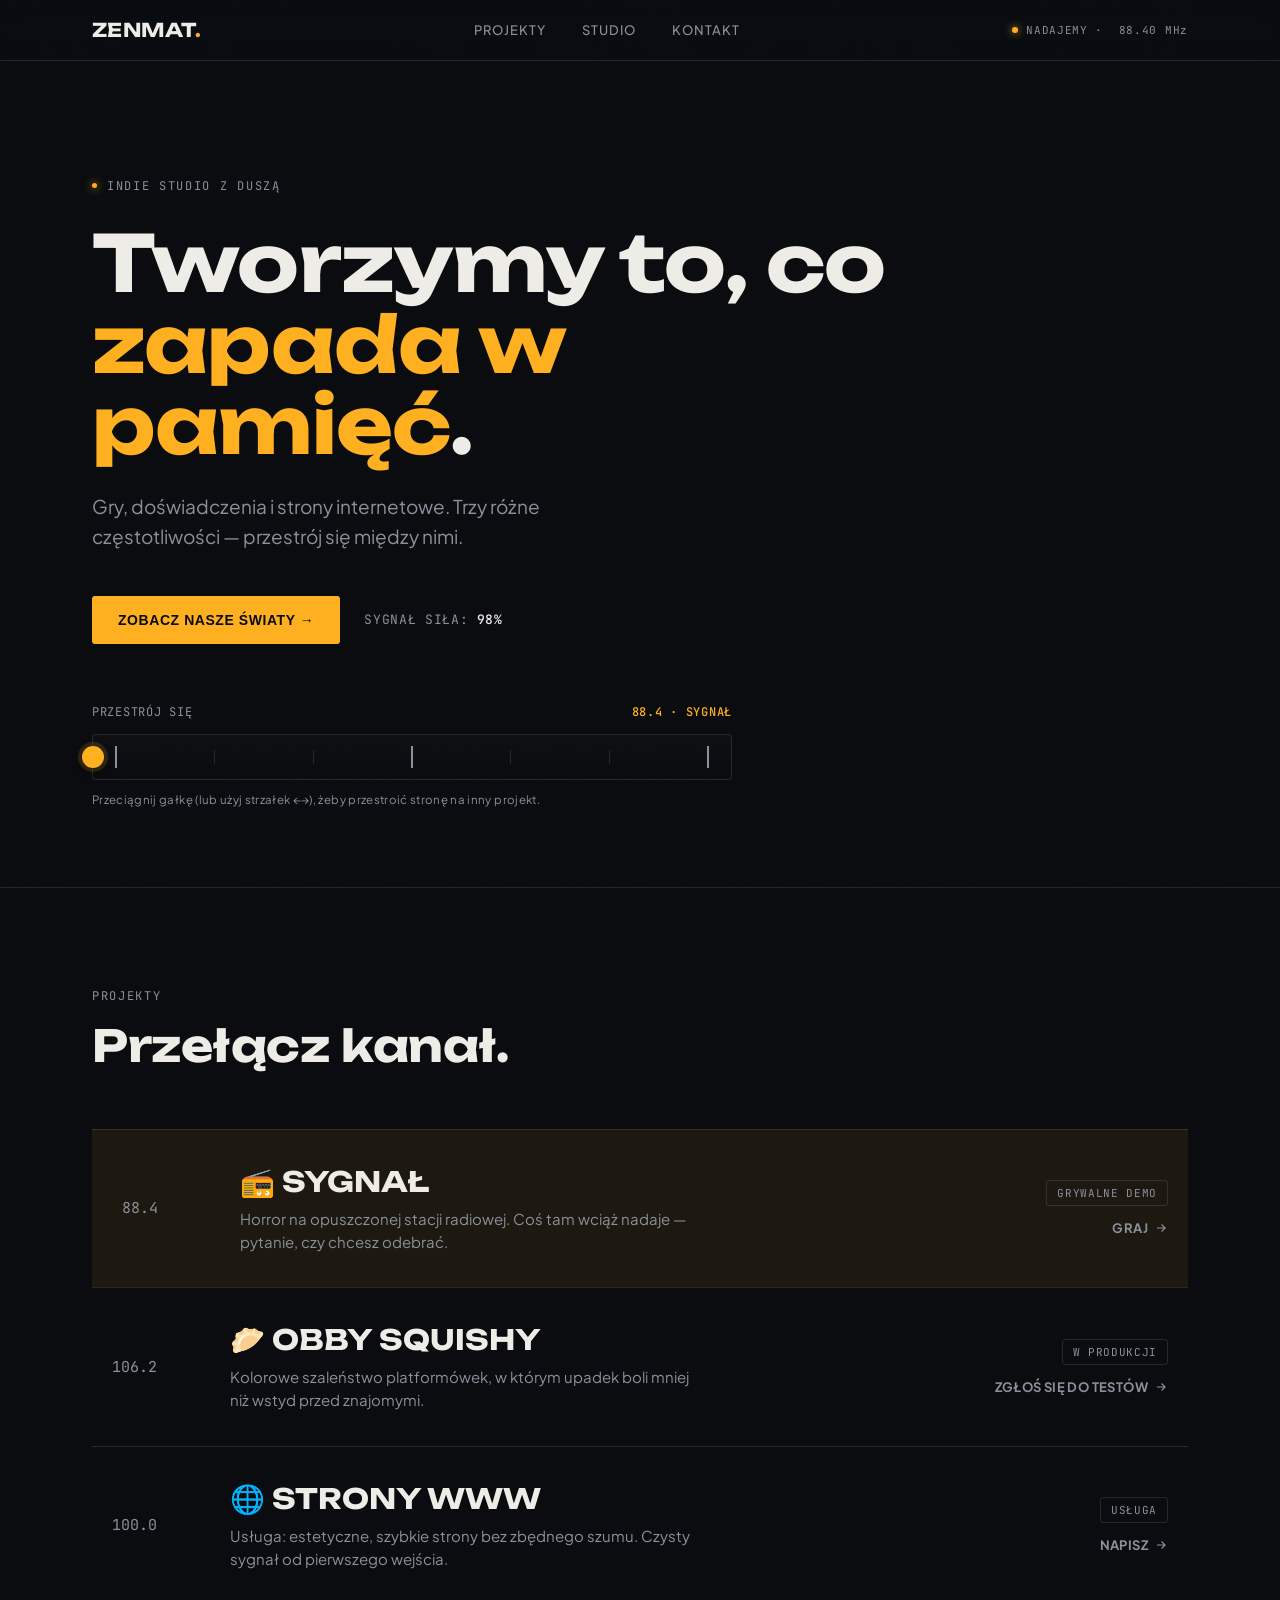
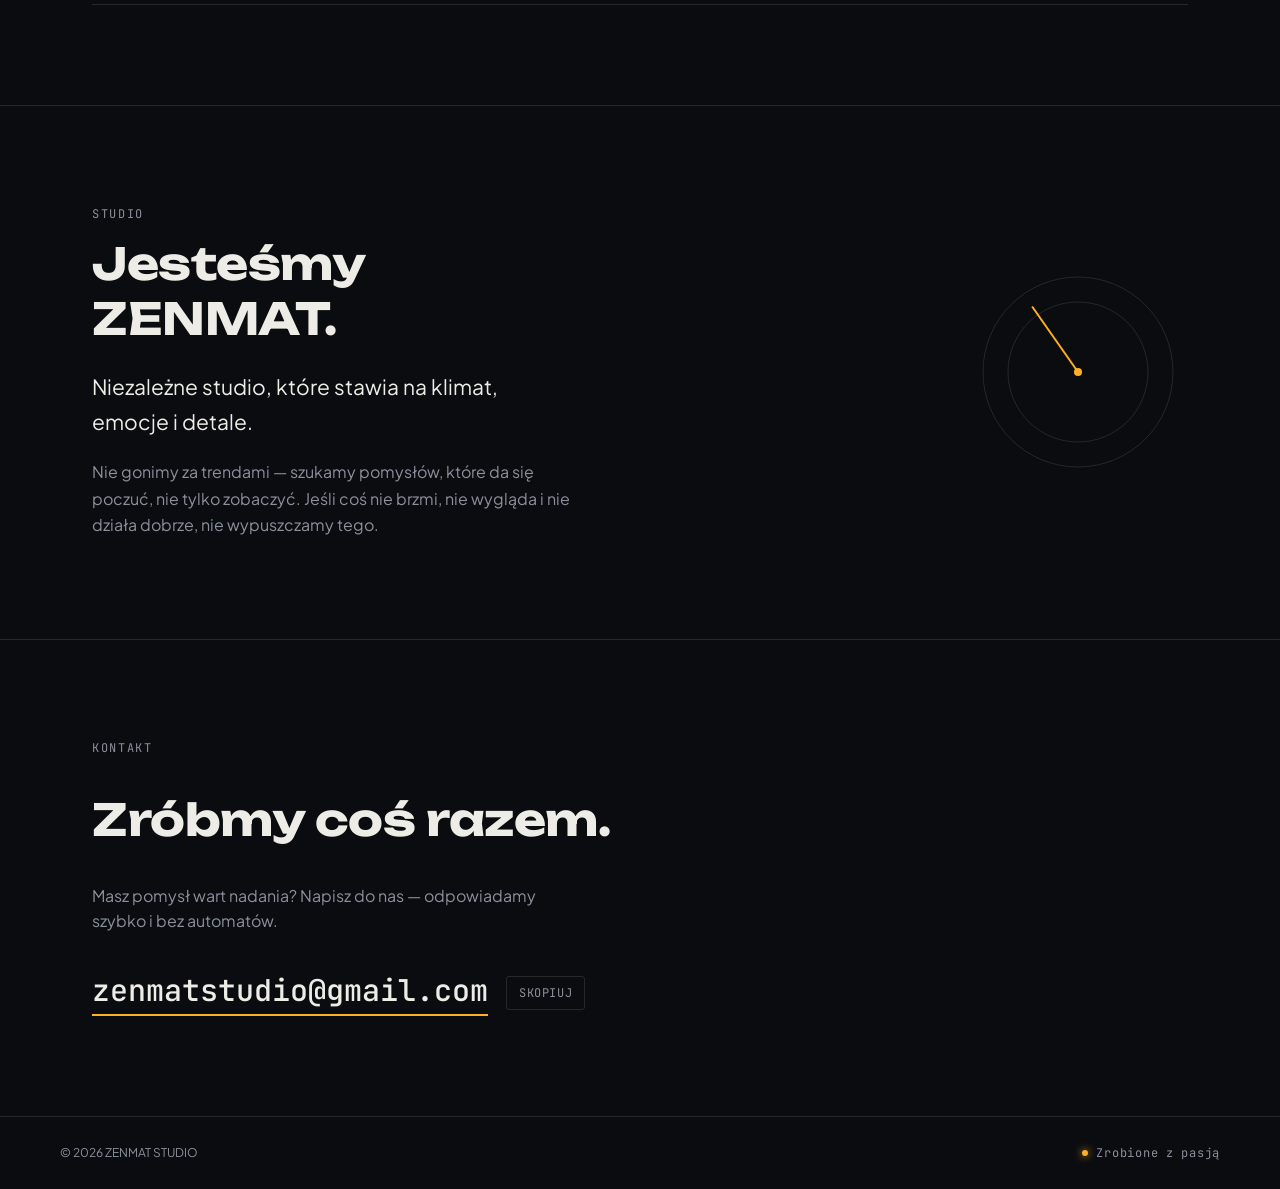
==== commit e931edd4: "Update index.html" ====
--- a/index.html
+++ b/index.html
@@ -10,22 +10,15 @@
 <style>
   :root{
     --bg: #0a0c10;
-    --bg-soft: #12151b;
     --ink: #eeece6;
     --ink-dim: #8b909c;
     --line: rgba(238,236,230,0.12);
-    --amber: #ffb020;
-    --amber-dim: #6b4a1a;
-    --squishy: #ff5fa2;
-    --squishy-dim: #5c2a44;
-    --web: #4fd8d8;
-    --web-dim: #1e4d4d;
-    --accent: var(--amber);
-    --accent-dim: var(--amber-dim);
+    --accent: #ffb020;
+    --accent-dim: #6b4a1a;
+    --accent-rgb: 255,176,32;
   }
 
   *{ margin:0; padding:0; box-sizing:border-box; }
-
   html{ scroll-behavior:smooth; }
 
   body{
@@ -34,434 +27,186 @@
     font-family: 'Plus Jakarta Sans', sans-serif;
     overflow-x: hidden;
     -webkit-font-smoothing: antialiased;
+    cursor: default;
   }
 
   ::selection{ background: var(--accent); color: #0a0c10; }
-
   a{ color: inherit; text-decoration: none; }
-
-  :focus-visible{
-    outline: 2px solid var(--accent);
-    outline-offset: 3px;
-  }
-
+  :focus-visible{ outline: 2px solid var(--accent); outline-offset: 3px; }
   .mono{ font-family: 'JetBrains Mono', monospace; }
-
-  .wrap{
-    max-width: 1160px;
-    margin: 0 auto;
-    padding: 0 32px;
-  }
-
-  /* scanline + noise texture, sits behind everything */
+  .wrap{ max-width: 1160px; margin: 0 auto; padding: 0 32px; }
+
   .noise-layer{
-    position: fixed;
-    inset: 0;
-    z-index: 1;
-    pointer-events: none;
-    opacity: 0.05;
-    mix-blend-mode: overlay;
+    position: fixed; inset: 0; z-index: 1; pointer-events: none;
+    opacity: 0.05; mix-blend-mode: overlay;
   }
   .scanlines{
-    position: fixed;
-    inset: 0;
-    z-index: 2;
-    pointer-events: none;
-    background: repeating-linear-gradient(
-      to bottom,
-      rgba(0,0,0,0.0) 0px,
-      rgba(0,0,0,0.0) 2px,
-      rgba(0,0,0,0.18) 3px
-    );
+    position: fixed; inset: 0; z-index: 2; pointer-events: none;
+    background: repeating-linear-gradient(to bottom, rgba(0,0,0,0.0) 0px, rgba(0,0,0,0.0) 2px, rgba(0,0,0,0.18) 3px);
     opacity: 0.35;
   }
 
   /* ===== NAV ===== */
   header{
-    position: sticky;
-    top: 0;
-    z-index: 50;
+    position: sticky; top: 0; z-index: 50;
     background: rgba(10,12,16,0.75);
     backdrop-filter: blur(10px);
     border-bottom: 1px solid var(--line);
   }
-  .nav{
-    display:flex;
-    align-items:center;
-    justify-content:space-between;
-    padding: 18px 32px;
-    max-width: 1160px;
-    margin: 0 auto;
-  }
-  .brand{
-    font-family: 'Unbounded', sans-serif;
-    font-weight: 700;
-    font-size: 19px;
-    letter-spacing: 0.02em;
-  }
-  .brand .dot{ color: var(--accent); }
-  .nav-links{
-    display:flex;
-    gap: 36px;
-    font-size: 13px;
-    letter-spacing: 0.08em;
-    font-weight: 500;
-  }
-  .nav-links a{
-    color: var(--ink-dim);
-    transition: color 0.2s ease;
-    position: relative;
-  }
+  .nav{ display:flex; align-items:center; justify-content:space-between; padding: 18px 32px; max-width: 1160px; margin: 0 auto; }
+  .brand{ font-family: 'Unbounded', sans-serif; font-weight: 700; font-size: 19px; letter-spacing: 0.02em; }
+  .brand .dot{ color: var(--accent); transition: color 0.4s ease; }
+  .nav-links{ display:flex; gap: 36px; font-size: 13px; letter-spacing: 0.08em; font-weight: 500; }
+  .nav-links a{ color: var(--ink-dim); transition: color 0.2s ease; }
   .nav-links a:hover{ color: var(--ink); }
-  .nav-freq{
-    display:flex;
-    align-items:center;
-    gap:8px;
-    font-size: 11px;
-    color: var(--ink-dim);
-    letter-spacing: 0.06em;
-  }
+  .nav-freq{ display:flex; align-items:center; gap:8px; font-size: 11px; color: var(--ink-dim); letter-spacing: 0.06em; }
   .live-dot{
     width:6px; height:6px; border-radius:50%;
-    background: var(--accent);
-    box-shadow: 0 0 8px var(--accent);
-    animation: pulse 2s ease-in-out infinite;
-  }
-  @keyframes pulse{
-    0%,100%{ opacity:1; }
-    50%{ opacity:0.35; }
-  }
-  @media (max-width: 720px){
-    .nav-links{ display:none; }
-  }
+    background: var(--accent); box-shadow: 0 0 8px var(--accent);
+    animation: pulse 2s ease-in-out infinite; transition: background 0.4s ease, box-shadow 0.4s ease;
+  }
+  @keyframes pulse{ 0%,100%{ opacity:1; } 50%{ opacity:0.35; } }
+  @media (max-width: 720px){ .nav-links{ display:none; } }
 
   /* ===== HERO ===== */
-  .hero{
+  .hero{ position: relative; padding: 110px 32px 80px; max-width: 1160px; margin: 0 auto; z-index: 3; }
+  .eyebrow{ display:inline-flex; align-items:center; gap:10px; font-size: 12px; letter-spacing: 0.14em; color: var(--ink-dim); margin-bottom: 28px; text-transform: uppercase; }
+  .eyebrow .live-dot{ width:5px; height:5px; }
+
+  h1{
+    font-family: 'Unbounded', sans-serif; font-weight: 700;
+    font-size: clamp(38px, 7vw, 78px); line-height: 1.04; letter-spacing: -0.01em; max-width: 820px;
+  }
+  h1 .glow{ color: var(--accent); transition: color 0.4s ease; }
+
+  .hero-sub{ margin-top: 26px; font-size: clamp(16px, 2vw, 19px); color: var(--ink-dim); max-width: 480px; line-height: 1.6; }
+
+  .cta-row{ margin-top: 44px; display:flex; align-items:center; gap: 24px; flex-wrap: wrap; }
+
+  /* magnetic interactive button */
+  .btn{
+    position: relative; display:inline-flex; align-items:center; gap:10px;
+    background: var(--accent); color: #0a0c10; font-weight: 700; font-size: 14px;
+    letter-spacing: 0.04em; padding: 16px 26px; border-radius: 3px; border: none;
+    cursor: pointer; overflow: hidden;
+    transition: background 0.4s ease, transform 0.15s ease;
+    will-change: transform;
+  }
+  .btn:hover{ box-shadow: 0 10px 30px rgba(var(--accent-rgb),0.3); }
+  .btn .ripple{
+    position: absolute; border-radius: 50%;
+    background: rgba(10,12,16,0.35);
+    transform: scale(0); animation: ripple-anim 0.6s ease-out forwards;
+    pointer-events: none;
+  }
+  @keyframes ripple-anim{ to{ transform: scale(3); opacity: 0; } }
+
+  .freq-readout{ font-size: 13px; color: var(--ink-dim); letter-spacing: 0.05em; }
+  .freq-readout .num{ color: var(--ink); font-weight: 500; transition: color 0.4s ease; }
+
+  /* ===== TUNER (signature interactive element) ===== */
+  .tuner{ margin-top: 60px; max-width: 640px; }
+  .tuner-label{
+    display:flex; justify-content: space-between; font-size: 12px;
+    color: var(--ink-dim); letter-spacing: 0.06em; margin-bottom: 14px;
+  }
+  .tuner-label .now{ color: var(--accent); font-weight: 500; transition: color 0.4s ease; }
+  .tuner-track{
+    position: relative; height: 46px; border: 1px solid var(--line); border-radius: 4px;
+    background: linear-gradient(to bottom, rgba(255,255,255,0.02), transparent);
+  }
+  .tuner-ticks{ position:absolute; inset:0; display:flex; align-items:center; padding: 0 22px; justify-content: space-between; pointer-events: none; }
+  .tuner-tick{ width:1px; height: 14px; background: var(--line); }
+  .tuner-tick.station{ height: 22px; background: var(--ink-dim); width: 2px; }
+  .tuner-knob{
+    position: absolute; top: 50%; width: 22px; height: 22px; border-radius: 50%;
+    background: var(--accent); transform: translate(-50%,-50%);
+    cursor: grab; box-shadow: 0 0 0 4px rgba(var(--accent-rgb),0.15), 0 4px 12px rgba(0,0,0,0.4);
+    transition: background 0.4s ease, box-shadow 0.2s ease;
+    touch-action: none;
+  }
+  .tuner-knob:active{ cursor: grabbing; box-shadow: 0 0 0 7px rgba(var(--accent-rgb),0.22), 0 4px 12px rgba(0,0,0,0.4); }
+  .tuner-hint{ margin-top: 12px; font-size: 11.5px; color: var(--ink-dim); letter-spacing: 0.03em; }
+
+  /* ===== SECTION SHARED ===== */
+  section{ position: relative; z-index: 3; padding: 100px 0; border-top: 1px solid var(--line); }
+  .section-head{ display:flex; justify-content: space-between; align-items: flex-end; gap: 24px; margin-bottom: 56px; flex-wrap: wrap; }
+  h2{ font-family: 'Unbounded', sans-serif; font-weight: 700; font-size: clamp(28px, 4vw, 44px); letter-spacing: -0.01em; }
+  .section-eyebrow{ font-size: 12px; letter-spacing: 0.14em; color: var(--ink-dim); text-transform: uppercase; margin-bottom: 14px; }
+
+  /* ===== CHANNELS (Projekty) — whole row is now a real link ===== */
+  .channel{
+    display: grid; grid-template-columns: 90px 1fr auto; gap: 28px; align-items: center;
+    padding: 34px 20px; border-top: 1px solid var(--line);
+    cursor: pointer; transition: background 0.35s ease, padding-left 0.25s ease;
     position: relative;
-    padding: 120px 32px 100px;
-    max-width: 1160px;
-    margin: 0 auto;
-    z-index: 3;
-  }
-  .eyebrow{
-    display:inline-flex;
-    align-items:center;
-    gap:10px;
-    font-size: 12px;
-    letter-spacing: 0.14em;
-    color: var(--ink-dim);
-    margin-bottom: 28px;
-    text-transform: uppercase;
-  }
-  .eyebrow .live-dot{ width:5px; height:5px; }
-
-  h1{
-    font-family: 'Unbounded', sans-serif;
-    font-weight: 700;
-    font-size: clamp(38px, 7vw, 78px);
-    line-height: 1.04;
-    letter-spacing: -0.01em;
-    max-width: 820px;
-  }
-  h1 .glow{
-    color: var(--accent);
-    position: relative;
-    display: inline-block;
-  }
-
-  .hero-sub{
-    margin-top: 26px;
-    font-size: clamp(16px, 2vw, 19px);
-    color: var(--ink-dim);
-    max-width: 480px;
-    line-height: 1.6;
-  }
-
-  .cta-row{
-    margin-top: 44px;
-    display:flex;
-    align-items:center;
-    gap: 24px;
-    flex-wrap: wrap;
-  }
-
-  .btn{
-    display:inline-flex;
-    align-items:center;
-    gap:10px;
-    background: var(--accent);
-    color: #0a0c10;
-    font-weight: 700;
-    font-size: 14px;
-    letter-spacing: 0.04em;
-    padding: 16px 26px;
-    border-radius: 3px;
-    transition: transform 0.2s ease, box-shadow 0.2s ease;
-    box-shadow: 0 0 0 rgba(255,176,32,0);
-  }
-  .btn:hover{
-    transform: translateY(-2px);
-    box-shadow: 0 8px 24px rgba(255,176,32,0.25);
-  }
-
-  .freq-readout{
-    font-size: 13px;
-    color: var(--ink-dim);
-    letter-spacing: 0.05em;
-  }
-  .freq-readout .num{
-    color: var(--ink);
-    font-weight: 500;
-  }
-
-  /* tuning waveform */
-  .waveform{
-    margin-top: 70px;
-    height: 64px;
-    width: 100%;
-    max-width: 720px;
-  }
-  .waveform svg{ width:100%; height:100%; display:block; }
-  .waveform path{
-    stroke: var(--accent);
-    stroke-width: 1.5;
-    fill: none;
-    opacity: 0.7;
-  }
-
-  /* ===== SECTION SHARED ===== */
-  section{
-    position: relative;
-    z-index: 3;
-    padding: 100px 0;
-    border-top: 1px solid var(--line);
-  }
-  .section-head{
-    display:flex;
-    justify-content: space-between;
-    align-items: flex-end;
-    gap: 24px;
-    margin-bottom: 56px;
-    flex-wrap: wrap;
-  }
-  h2{
-    font-family: 'Unbounded', sans-serif;
-    font-weight: 700;
-    font-size: clamp(28px, 4vw, 44px);
-    letter-spacing: -0.01em;
-  }
-  .section-eyebrow{
-    font-size: 12px;
-    letter-spacing: 0.14em;
-    color: var(--ink-dim);
-    text-transform: uppercase;
-    margin-bottom: 14px;
-  }
-
-  /* ===== CHANNELS (Projekty) ===== */
-  .channel{
-    display: grid;
-    grid-template-columns: 90px 1fr auto;
-    gap: 28px;
-    align-items: center;
-    padding: 34px 20px;
-    border-top: 1px solid var(--line);
-    cursor: pointer;
-    transition: background 0.35s ease;
-    position: relative;
   }
   .channel:last-child{ border-bottom: 1px solid var(--line); }
-
-  .channel-freq{
-    font-family: 'JetBrains Mono', monospace;
-    font-size: 15px;
-    color: var(--ink-dim);
-    transition: color 0.3s ease;
-  }
-
-  .channel-main h3{
-    font-family: 'Unbounded', sans-serif;
-    font-size: clamp(20px, 3vw, 28px);
-    font-weight: 700;
-    display:flex;
-    align-items:center;
-    gap: 12px;
-    margin-bottom: 8px;
-  }
-  .channel-main p{
-    color: var(--ink-dim);
-    font-size: 15px;
-    max-width: 480px;
-    line-height: 1.55;
-  }
-
-  .channel-side{
-    display:flex;
-    flex-direction: column;
-    align-items: flex-end;
-    gap: 14px;
-    text-align: right;
-  }
+  .channel.is-tuned{ background: rgba(var(--tone-rgb,255,176,32),0.08); padding-left: 30px; }
+
+  .channel-freq{ font-family: 'JetBrains Mono', monospace; font-size: 15px; color: var(--ink-dim); transition: color 0.3s ease; }
+  .channel-main h3{ font-family: 'Unbounded', sans-serif; font-size: clamp(20px, 3vw, 28px); font-weight: 700; display:flex; align-items:center; gap: 12px; margin-bottom: 8px; }
+  .channel-main p{ color: var(--ink-dim); font-size: 15px; max-width: 480px; line-height: 1.55; }
+
+  .channel-side{ display:flex; flex-direction: column; align-items: flex-end; gap: 14px; text-align: right; }
   .badge{
-    font-family: 'JetBrains Mono', monospace;
-    font-size: 11px;
-    letter-spacing: 0.06em;
-    padding: 5px 10px;
-    border: 1px solid var(--line);
-    border-radius: 3px;
-    color: var(--ink-dim);
-    white-space: nowrap;
+    font-family: 'JetBrains Mono', monospace; font-size: 11px; letter-spacing: 0.06em;
+    padding: 5px 10px; border: 1px solid var(--line); border-radius: 3px; color: var(--ink-dim); white-space: nowrap;
   }
   .channel-link{
-    font-size: 13px;
-    font-weight: 700;
-    letter-spacing: 0.03em;
-    color: var(--ink-dim);
-    transition: color 0.3s ease, gap 0.2s ease;
-    display:flex;
-    align-items:center;
-    gap: 6px;
+    font-size: 13px; font-weight: 700; letter-spacing: 0.03em; color: var(--ink-dim);
+    transition: color 0.3s ease, gap 0.2s ease; display:flex; align-items:center; gap: 6px;
   }
   .channel-link svg{ width:14px; height:14px; transition: transform 0.2s ease; }
 
-  .channel:hover{
-    background: var(--accent-dim);
-  }
-  .channel:hover .channel-freq,
-  .channel:hover .channel-link{
-    color: var(--accent);
-  }
+  .channel[data-tone="amber"]{ --tone-rgb: 255,176,32; --tone: #ffb020; }
+  .channel[data-tone="squishy"]{ --tone-rgb: 255,95,162; --tone: #ff5fa2; }
+  .channel[data-tone="web"]{ --tone-rgb: 79,216,216; --tone: #4fd8d8; }
+
+  .channel:hover, .channel:focus-visible{ background: rgba(var(--tone-rgb),0.12); }
+  .channel:hover .channel-freq, .channel:hover .channel-link, .channel:hover .badge{ color: var(--tone); }
+  .channel:hover .badge{ border-color: var(--tone); }
   .channel:hover .channel-link svg{ transform: translateX(3px); }
-  .channel:hover .badge{ border-color: var(--accent); color: var(--accent); }
-
-  .channel[data-tone="squishy"]:hover{ background: var(--squishy-dim); }
-  .channel[data-tone="squishy"]:hover .channel-freq,
-  .channel[data-tone="squishy"]:hover .channel-link,
-  .channel[data-tone="squishy"]:hover .badge{ color: var(--squishy); border-color: var(--squishy); }
-
-  .channel[data-tone="web"]:hover{ background: var(--web-dim); }
-  .channel[data-tone="web"]:hover .channel-freq,
-  .channel[data-tone="web"]:hover .channel-link,
-  .channel[data-tone="web"]:hover .badge{ color: var(--web); border-color: var(--web); }
 
   @media (max-width: 640px){
-    .channel{
-      grid-template-columns: 1fr;
-      gap: 14px;
-    }
+    .channel{ grid-template-columns: 1fr; gap: 14px; }
     .channel-side{ align-items: flex-start; text-align: left; flex-direction: row; }
   }
 
   /* ===== STUDIO ===== */
-  .studio-grid{
-    display:grid;
-    grid-template-columns: 1fr 1fr;
-    gap: 60px;
-  }
-  .studio-text p{
-    font-size: clamp(17px, 2.2vw, 21px);
-    line-height: 1.65;
-    color: var(--ink);
-    max-width: 480px;
-  }
+  .studio-grid{ display:grid; grid-template-columns: 1fr 1fr; gap: 60px; }
+  .studio-text p{ font-size: clamp(17px, 2.2vw, 21px); line-height: 1.65; color: var(--ink); max-width: 480px; }
   .studio-text p + p{ margin-top: 20px; color: var(--ink-dim); font-size: 16px; }
 
-  .dial{
-    justify-self: end;
-    align-self: center;
-    width: 220px;
-    height: 220px;
-    position: relative;
-  }
+  .dial{ justify-self: end; align-self: center; width: 220px; height: 220px; position: relative; cursor: pointer; }
   .dial svg{ width:100%; height:100%; }
-  .dial-ring{
-    fill: none;
-    stroke: var(--line);
-    stroke-width: 1;
-  }
-  .dial-needle{
-    stroke: var(--accent);
-    stroke-width: 2;
-    transform-origin: 110px 110px;
-    animation: sweep 6s ease-in-out infinite;
-  }
-  @keyframes sweep{
-    0%,100%{ transform: rotate(-35deg); }
-    50%{ transform: rotate(35deg); }
-  }
-
-  @media (max-width: 780px){
-    .studio-grid{ grid-template-columns: 1fr; }
-    .dial{ justify-self: start; margin-top: 20px; }
-  }
+  .dial-ring{ fill: none; stroke: var(--line); stroke-width: 1; }
+  .dial-needle{ stroke: var(--accent); stroke-width: 2; transform-origin: 110px 110px; transition: transform 0.15s ease-out, stroke 0.4s ease; }
+  @media (max-width: 780px){ .studio-grid{ grid-template-columns: 1fr; } .dial{ justify-self: start; margin-top: 20px; } }
 
   /* ===== CONTACT ===== */
-  .contact-inner{
-    display:flex;
-    flex-direction: column;
-    align-items: flex-start;
-    gap: 36px;
-  }
+  .contact-inner{ display:flex; flex-direction: column; align-items: flex-start; gap: 36px; }
   .contact-inner .section-eyebrow{ margin-bottom: 0; }
   .contact-inner h2{ max-width: 620px; }
-  .contact-sub{
-    color: var(--ink-dim);
-    font-size: 16px;
-    max-width: 460px;
-    line-height: 1.6;
-  }
-  .email-row{
-    display:flex;
-    align-items:center;
-    gap: 18px;
-    flex-wrap: wrap;
-  }
+  .contact-sub{ color: var(--ink-dim); font-size: 16px; max-width: 460px; line-height: 1.6; }
+  .email-row{ display:flex; align-items:center; gap: 18px; flex-wrap: wrap; }
   .email-link{
-    font-family: 'JetBrains Mono', monospace;
-    font-size: clamp(18px, 3.4vw, 30px);
-    font-weight: 500;
-    border-bottom: 2px solid var(--accent);
-    padding-bottom: 4px;
-    transition: color 0.2s ease, border-color 0.2s ease;
+    font-family: 'JetBrains Mono', monospace; font-size: clamp(18px, 3.4vw, 30px); font-weight: 500;
+    border-bottom: 2px solid var(--accent); padding-bottom: 4px; transition: color 0.2s ease, border-color 0.4s ease;
   }
   .email-link:hover{ color: var(--accent); }
   .copy-btn{
-    font-family: 'JetBrains Mono', monospace;
-    font-size: 12px;
-    letter-spacing: 0.05em;
-    color: var(--ink-dim);
-    border: 1px solid var(--line);
-    border-radius: 3px;
-    padding: 8px 12px;
-    background: transparent;
-    cursor: pointer;
-    transition: all 0.2s ease;
+    font-family: 'JetBrains Mono', monospace; font-size: 12px; letter-spacing: 0.05em; color: var(--ink-dim);
+    border: 1px solid var(--line); border-radius: 3px; padding: 8px 12px; background: transparent;
+    cursor: pointer; transition: all 0.2s ease;
   }
   .copy-btn:hover{ color: var(--accent); border-color: var(--accent); }
 
-  footer{
-    border-top: 1px solid var(--line);
-    padding: 28px 32px;
-  }
-  .footer-inner{
-    max-width: 1160px;
-    margin: 0 auto;
-    display:flex;
-    justify-content: space-between;
-    align-items:center;
-    font-size: 12px;
-    color: var(--ink-dim);
-    flex-wrap: wrap;
-    gap: 12px;
-  }
-  .footer-live{
-    display:flex; align-items:center; gap:8px;
-    letter-spacing: 0.06em;
-  }
-
-  @media (prefers-reduced-motion: reduce){
-    *{ animation: none !important; transition: none !important; }
-  }
+  footer{ border-top: 1px solid var(--line); padding: 28px 32px; }
+  .footer-inner{ max-width: 1160px; margin: 0 auto; display:flex; justify-content: space-between; align-items:center; font-size: 12px; color: var(--ink-dim); flex-wrap: wrap; gap: 12px; }
+  .footer-live{ display:flex; align-items:center; gap:8px; letter-spacing: 0.06em; }
+
+  @media (prefers-reduced-motion: reduce){ *{ animation: none !important; transition: none !important; } }
 </style>
 </head>
 <body>
@@ -471,14 +216,14 @@
 
 <header>
   <div class="nav">
-    <div class="brand">ZENMAT<span class="dot">.</span></div>
+    <div class="brand">ZENMAT<span class="dot" id="brand-dot">.</span></div>
     <nav class="nav-links">
       <a href="#projekty">PROJEKTY</a>
       <a href="#studio">STUDIO</a>
       <a href="#kontakt">KONTAKT</a>
     </nav>
     <div class="nav-freq mono">
-      <span class="live-dot"></span> NADAJEMY&nbsp;·&nbsp;<span id="nav-freq-num">88.40</span> MHz
+      <span class="live-dot" id="nav-dot"></span> NADAJEMY&nbsp;·&nbsp;<span id="nav-freq-num">88.40</span> MHz
     </div>
   </div>
 </header>
@@ -486,16 +231,31 @@
 <main>
   <section class="hero" style="border-top:none; padding-top:110px;">
     <div class="eyebrow mono"><span class="live-dot"></span> INDIE STUDIO Z DUSZĄ</div>
-    <h1>Tworzymy to, co <span class="glow">zapada w pamięć</span>.</h1>
-    <p class="hero-sub">Gry, doświadczenia i strony internetowe. Trzy różne częstotliwości — jeden sygnał, który chcemy, żebyś zapamiętał.</p>
+    <h1>Tworzymy to, co <span class="glow" id="glow-word">zapada w pamięć</span>.</h1>
+    <p class="hero-sub">Gry, doświadczenia i strony internetowe. Trzy różne częstotliwości — przestrój się między nimi.</p>
     <div class="cta-row">
-      <a class="btn" href="#projekty">ZOBACZ NASZE ŚWIATY →</a>
+      <button class="btn" id="cta-btn" data-target="#projekty">ZOBACZ NASZE ŚWIATY →</button>
       <span class="freq-readout mono">SYGNAŁ SIŁA: <span class="num">98%</span></span>
     </div>
-    <div class="waveform">
-      <svg viewBox="0 0 720 64" preserveAspectRatio="none">
-        <path id="wave-path" d="M0,32 L720,32"></path>
-      </svg>
+
+    <div class="tuner">
+      <div class="tuner-label mono">
+        <span>PRZESTRÓJ SIĘ</span>
+        <span class="now" id="tuner-now">88.4 · SYGNAŁ</span>
+      </div>
+      <div class="tuner-track" id="tuner-track">
+        <div class="tuner-ticks">
+          <div class="tuner-tick station"></div>
+          <div class="tuner-tick"></div>
+          <div class="tuner-tick"></div>
+          <div class="tuner-tick station"></div>
+          <div class="tuner-tick"></div>
+          <div class="tuner-tick"></div>
+          <div class="tuner-tick station"></div>
+        </div>
+        <div class="tuner-knob" id="tuner-knob" role="slider" aria-label="Przestrajanie kanałów" aria-valuemin="0" aria-valuemax="2" aria-valuenow="0" tabindex="0"></div>
+      </div>
+      <div class="tuner-hint">Przeciągnij gałkę (lub użyj strzałek ←→), żeby przestroić stronę na inny projekt.</div>
     </div>
   </section>
 
@@ -508,19 +268,19 @@
         </div>
       </div>
 
-      <div class="channel" data-tone="amber" tabindex="0">
+      <a class="channel" data-tone="amber" data-station="0" data-subject="" href="https://baczynskim.github.io/zenmat-studio/sygnal" target="_blank" rel="noopener">
         <div class="channel-freq">88.4</div>
         <div class="channel-main">
           <h3>📻 SYGNAŁ</h3>
           <p>Horror na opuszczonej stacji radiowej. Coś tam wciąż nadaje — pytanie, czy chcesz odebrać.</p>
         </div>
         <div class="channel-side">
-          <span class="badge mono">W PRODUKCJI</span>
+          <span class="badge mono">GRYWALNE DEMO</span>
           <span class="channel-link">GRAJ <svg viewBox="0 0 24 24" fill="none" stroke="currentColor" stroke-width="2"><path d="M5 12h14M13 6l6 6-6 6"/></svg></span>
         </div>
-      </div>
-
-      <div class="channel" data-tone="squishy" tabindex="0">
+      </a>
+
+      <a class="channel" data-tone="squishy" data-station="1" data-subject="Zapisz mnie do test\u00f3w OBBY SQUISHY" href="mailto:zenmatstudio@gmail.com?subject=Zapisz%20mnie%20do%20test%C3%B3w%20OBBY%20SQUISHY" target="_blank" rel="noopener">
         <div class="channel-freq">106.2</div>
         <div class="channel-main">
           <h3>🥟 OBBY SQUISHY</h3>
@@ -528,11 +288,11 @@
         </div>
         <div class="channel-side">
           <span class="badge mono">W PRODUKCJI</span>
-          <span class="channel-link">GRAJ <svg viewBox="0 0 24 24" fill="none" stroke="currentColor" stroke-width="2"><path d="M5 12h14M13 6l6 6-6 6"/></svg></span>
-        </div>
-      </div>
-
-      <div class="channel" data-tone="web" tabindex="0">
+          <span class="channel-link">ZGŁOŚ SIĘ DO TESTÓW <svg viewBox="0 0 24 24" fill="none" stroke="currentColor" stroke-width="2"><path d="M5 12h14M13 6l6 6-6 6"/></svg></span>
+        </div>
+      </a>
+
+      <a class="channel" data-tone="web" data-station="2" data-subject="Wycena strony WWW" href="mailto:zenmatstudio@gmail.com?subject=Wycena%20strony%20WWW" target="_blank" rel="noopener">
         <div class="channel-freq">100.0</div>
         <div class="channel-main">
           <h3>🌐 STRONY WWW</h3>
@@ -542,7 +302,7 @@
           <span class="badge mono">USŁUGA</span>
           <span class="channel-link">NAPISZ <svg viewBox="0 0 24 24" fill="none" stroke="currentColor" stroke-width="2"><path d="M5 12h14M13 6l6 6-6 6"/></svg></span>
         </div>
-      </div>
+      </a>
     </div>
   </section>
 
@@ -554,12 +314,12 @@
         <p>Niezależne studio, które stawia na klimat, emocje i detale.</p>
         <p>Nie gonimy za trendami — szukamy pomysłów, które da się poczuć, nie tylko zobaczyć. Jeśli coś nie brzmi, nie wygląda i nie działa dobrze, nie wypuszczamy tego.</p>
       </div>
-      <div class="dial" aria-hidden="true">
+      <div class="dial" id="hero-dial" aria-hidden="true">
         <svg viewBox="0 0 220 220">
           <circle class="dial-ring" cx="110" cy="110" r="95"></circle>
           <circle class="dial-ring" cx="110" cy="110" r="70"></circle>
-          <line class="dial-needle" x1="110" y1="110" x2="110" y2="30"></line>
-          <circle cx="110" cy="110" r="4" fill="#ffb020"></circle>
+          <line class="dial-needle" id="dial-needle" x1="110" y1="110" x2="110" y2="30"></line>
+          <circle cx="110" cy="110" r="4" fill="#ffb020" id="dial-center"></circle>
         </svg>
       </div>
     </div>
@@ -578,6 +338,8 @@
   </section>
 </main>
 
+<div id="toast" class="mono" style="position:fixed; bottom:24px; left:50%; transform:translateX(-50%) translateY(20px); background:#eeece6; color:#0a0c10; padding:12px 20px; border-radius:4px; font-size:13px; font-weight:500; opacity:0; pointer-events:none; transition:opacity 0.25s ease, transform 0.25s ease; z-index:100; white-space:nowrap;"></div>
+
 <footer>
   <div class="footer-inner">
     <span>© 2026 ZENMAT STUDIO</span>
@@ -586,18 +348,14 @@
 </footer>
 
 <script>
-  // ambient static noise on canvas, low opacity
+  const reduceMotion = window.matchMedia('(prefers-reduced-motion: reduce)').matches;
+
+  /* ---------- ambient noise ---------- */
   const canvas = document.getElementById('noise');
   const ctx = canvas.getContext('2d');
-  function resize(){
-    canvas.width = window.innerWidth;
-    canvas.height = window.innerHeight;
-  }
+  function resize(){ canvas.width = window.innerWidth; canvas.height = window.innerHeight; }
   resize();
   window.addEventListener('resize', resize);
-
-  const reduceMotion = window.matchMedia('(prefers-reduced-motion: reduce)').matches;
-
   function drawNoise(){
     const w = canvas.width, h = canvas.height;
     const imgData = ctx.createImageData(w, h);
@@ -608,41 +366,179 @@
     }
     ctx.putImageData(imgData, 0, 0);
   }
-  let last = 0;
-  function loop(t){
-    if(!reduceMotion && t - last > 90){
-      drawNoise();
-      last = t;
-    }
-    requestAnimationFrame(loop);
-  }
-  if(!reduceMotion){ requestAnimationFrame(loop); }
-
-  // tuning waveform, redrawn to look like a live signal
-  const wavePath = document.getElementById('wave-path');
-  function makeWave(){
-    let d = 'M0,32 ';
-    for(let x=0; x<=720; x+=12){
-      const y = 32 + Math.sin(x*0.04 + performance.now()*0.0015) * (6 + Math.random()*10);
-      d += `L${x},${y.toFixed(1)} `;
-    }
-    wavePath.setAttribute('d', d);
-  }
-  if(!reduceMotion){
-    setInterval(makeWave, 120);
-    makeWave();
-  }
-
-  // frequency ticker
+  let lastNoise = 0;
+  function noiseLoop(t){
+    if(!reduceMotion && t - lastNoise > 90){ drawNoise(); lastNoise = t; }
+    requestAnimationFrame(noiseLoop);
+  }
+  if(!reduceMotion){ requestAnimationFrame(noiseLoop); }
+
+  /* ---------- frequency ticker in nav ---------- */
   const freqEl = document.getElementById('nav-freq-num');
-  let base = 88.40;
+  const STATIONS = [
+    { freq: '88.4',  name: 'SYGNAŁ',       hex: '#ffb020', rgb: '255,176,32' },
+    { freq: '106.2', name: 'OBBY SQUISHY', hex: '#ff5fa2', rgb: '255,95,162' },
+    { freq: '100.0', name: 'STRONY WWW',   hex: '#4fd8d8', rgb: '79,216,216' }
+  ];
   setInterval(()=>{
     if(reduceMotion) return;
+    const base = parseFloat(freqEl.textContent);
     const jitter = (Math.random()*0.06 - 0.03);
-    freqEl.textContent = (base + jitter).toFixed(2);
+    freqEl.textContent = (parseFloat(freqEl.dataset.base || base) + jitter).toFixed(2);
   }, 1400);
 
-  // copy email
+  /* ---------- global accent tuning ---------- */
+  const root = document.documentElement;
+  function setAccent(hex, rgb){
+    root.style.setProperty('--accent', hex);
+    root.style.setProperty('--accent-rgb', rgb);
+  }
+
+  /* ---------- magnetic + ripple buttons ---------- */
+  document.querySelectorAll('.btn').forEach(btn => {
+    btn.addEventListener('mousemove', (e) => {
+      if(reduceMotion) return;
+      const r = btn.getBoundingClientRect();
+      const x = e.clientX - r.left - r.width/2;
+      const y = e.clientY - r.top - r.height/2;
+      btn.style.transform = `translate(${x*0.18}px, ${y*0.3}px)`;
+    });
+    btn.addEventListener('mouseleave', () => { btn.style.transform = 'translate(0,0)'; });
+    btn.addEventListener('click', (e) => {
+      const r = btn.getBoundingClientRect();
+      const ripple = document.createElement('span');
+      ripple.className = 'ripple';
+      const size = Math.max(r.width, r.height);
+      ripple.style.width = ripple.style.height = size + 'px';
+      ripple.style.left = (e.clientX - r.left - size/2) + 'px';
+      ripple.style.top = (e.clientY - r.top - size/2) + 'px';
+      btn.appendChild(ripple);
+      setTimeout(()=> ripple.remove(), 650);
+      const target = btn.dataset.target;
+      if(target){ document.querySelector(target)?.scrollIntoView({ behavior: reduceMotion ? 'auto' : 'smooth' }); }
+    });
+  });
+
+  /* ---------- tuner drag logic ---------- */
+  const track = document.getElementById('tuner-track');
+  const knob = document.getElementById('tuner-knob');
+  const tunerNow = document.getElementById('tuner-now');
+  const glowWord = document.getElementById('glow-word');
+  const brandDot = document.getElementById('brand-dot');
+  const navDot = document.getElementById('nav-dot');
+  const dialNeedle = document.getElementById('dial-needle');
+  const dialCenter = document.getElementById('dial-center');
+
+  let currentStation = 0;
+  let dragging = false;
+
+  function stationToPercent(i){ return i / 2; } // 0, 0.5, 1
+
+  function applyStation(i, animateKnob){
+    currentStation = i;
+    const st = STATIONS[i];
+    setAccent(st.hex, st.rgb);
+    tunerNow.textContent = st.freq + ' · ' + st.name;
+    freqEl.textContent = st.freq + '0';
+    freqEl.dataset.base = st.freq;
+    knob.setAttribute('aria-valuenow', i);
+    const pct = stationToPercent(i) * 100;
+    if(animateKnob !== false){ knob.style.transition = 'left 0.35s cubic-bezier(.2,.8,.2,1)'; }
+    knob.style.left = pct + '%';
+    setTimeout(()=>{ knob.style.transition = ''; }, 400);
+
+    document.querySelectorAll('.channel').forEach(c => {
+      c.classList.toggle('is-tuned', c.dataset.station == i);
+    });
+
+    const angle = -35 + (i/2) * 70;
+    dialNeedle.style.transform = `rotate(${angle}deg)`;
+    dialNeedle.style.stroke = st.hex;
+    dialCenter.setAttribute('fill', st.hex);
+  }
+
+  function percentFromEvent(clientX){
+    const r = track.getBoundingClientRect();
+    let pct = (clientX - r.left) / r.width;
+    return Math.min(1, Math.max(0, pct));
+  }
+
+  function nearestStation(pct){
+    const idx = Math.round(pct * 2);
+    return Math.min(2, Math.max(0, idx));
+  }
+
+  function startDrag(clientX){
+    dragging = true;
+    knob.style.transition = '';
+  }
+  function moveDrag(clientX){
+    if(!dragging) return;
+    const pct = percentFromEvent(clientX);
+    knob.style.left = (pct*100) + '%';
+    const idx = nearestStation(pct);
+    if(idx !== currentStation){ applyStation(idx, false); }
+  }
+  function endDrag(){
+    if(!dragging) return;
+    dragging = false;
+    applyStation(currentStation, true);
+  }
+
+  knob.addEventListener('mousedown', (e) => { startDrag(e.clientX); e.preventDefault(); });
+  window.addEventListener('mousemove', (e) => moveDrag(e.clientX));
+  window.addEventListener('mouseup', endDrag);
+
+  knob.addEventListener('touchstart', (e) => startDrag(e.touches[0].clientX), { passive: true });
+  window.addEventListener('touchmove', (e) => { if(dragging) moveDrag(e.touches[0].clientX); }, { passive: true });
+  window.addEventListener('touchend', endDrag);
+
+  track.addEventListener('click', (e) => {
+    if(e.target === knob) return;
+    const pct = percentFromEvent(e.clientX);
+    applyStation(nearestStation(pct), true);
+  });
+
+  knob.addEventListener('keydown', (e) => {
+    if(e.key === 'ArrowRight'){ applyStation(Math.min(2, currentStation+1), true); e.preventDefault(); }
+    if(e.key === 'ArrowLeft'){ applyStation(Math.max(0, currentStation-1), true); e.preventDefault(); }
+  });
+
+  /* clicking a channel's inner CTA also tunes the dial for visual feedback before navigating */
+  const toast = document.getElementById('toast');
+  function showToast(msg){
+    toast.textContent = msg;
+    toast.style.opacity = '1';
+    toast.style.transform = 'translateX(-50%) translateY(0)';
+    clearTimeout(showToast._t);
+    showToast._t = setTimeout(()=>{
+      toast.style.opacity = '0';
+      toast.style.transform = 'translateX(-50%) translateY(20px)';
+    }, 3200);
+  }
+
+  document.querySelectorAll('.channel').forEach(ch => {
+    ch.addEventListener('mouseenter', () => {
+      const st = parseInt(ch.dataset.station, 10);
+      applyStation(st, true);
+    });
+    ch.addEventListener('click', async (e) => {
+      const isMailLink = ch.getAttribute('href').startsWith('mailto:');
+      if(!isMailLink) return; // real link (e.g. playable demo) — let the browser navigate normally
+      const subject = ch.dataset.subject || '';
+      try{
+        await navigator.clipboard.writeText('zenmatstudio@gmail.com');
+        showToast('Otwieramy klienta poczty… mail skopiowany: zenmatstudio@gmail.com' + (subject ? ' (temat: ' + subject + ')' : ''));
+      }catch(err){
+        showToast('Napisz do nas: zenmatstudio@gmail.com');
+      }
+      // let the default mailto navigation in the new tab proceed as well
+    });
+  });
+
+  applyStation(0, false);
+
+  /* ---------- copy email ---------- */
   const copyBtn = document.getElementById('copy-btn');
   copyBtn.addEventListener('click', async () => {
     try{
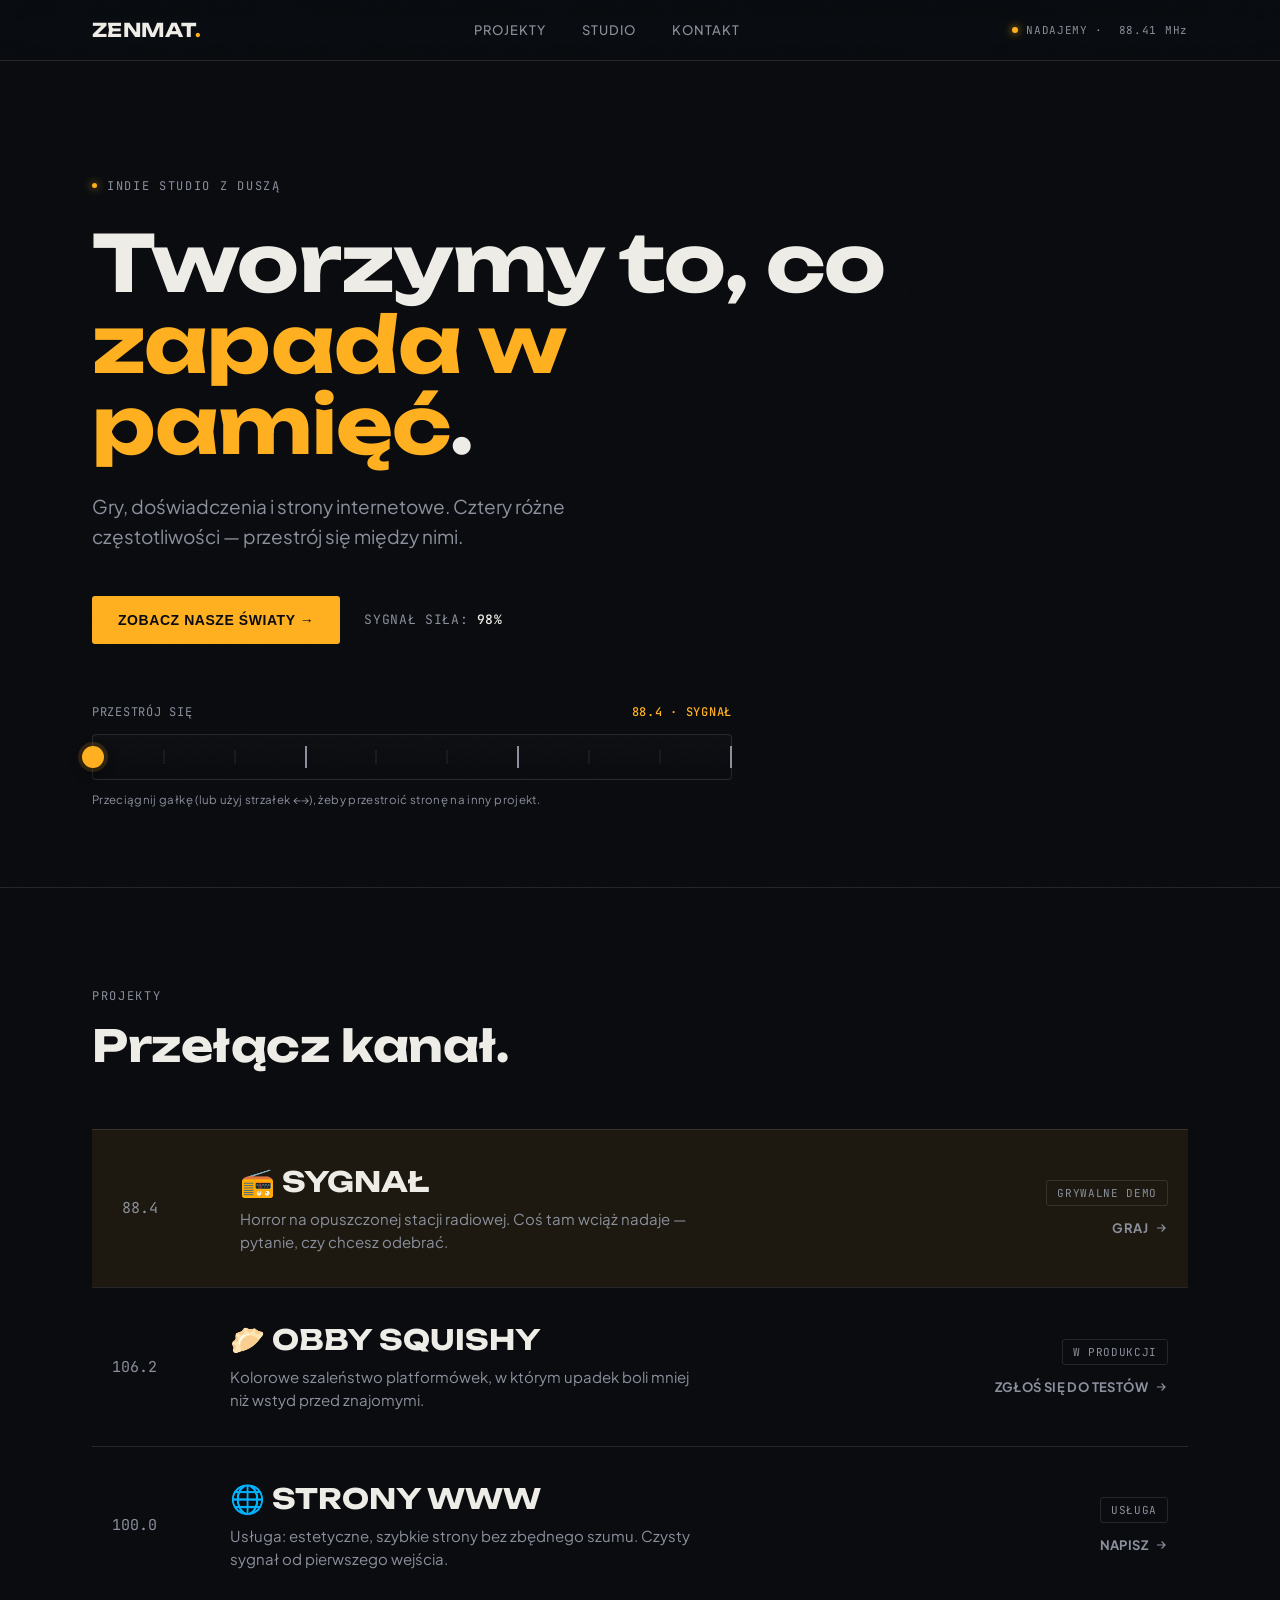
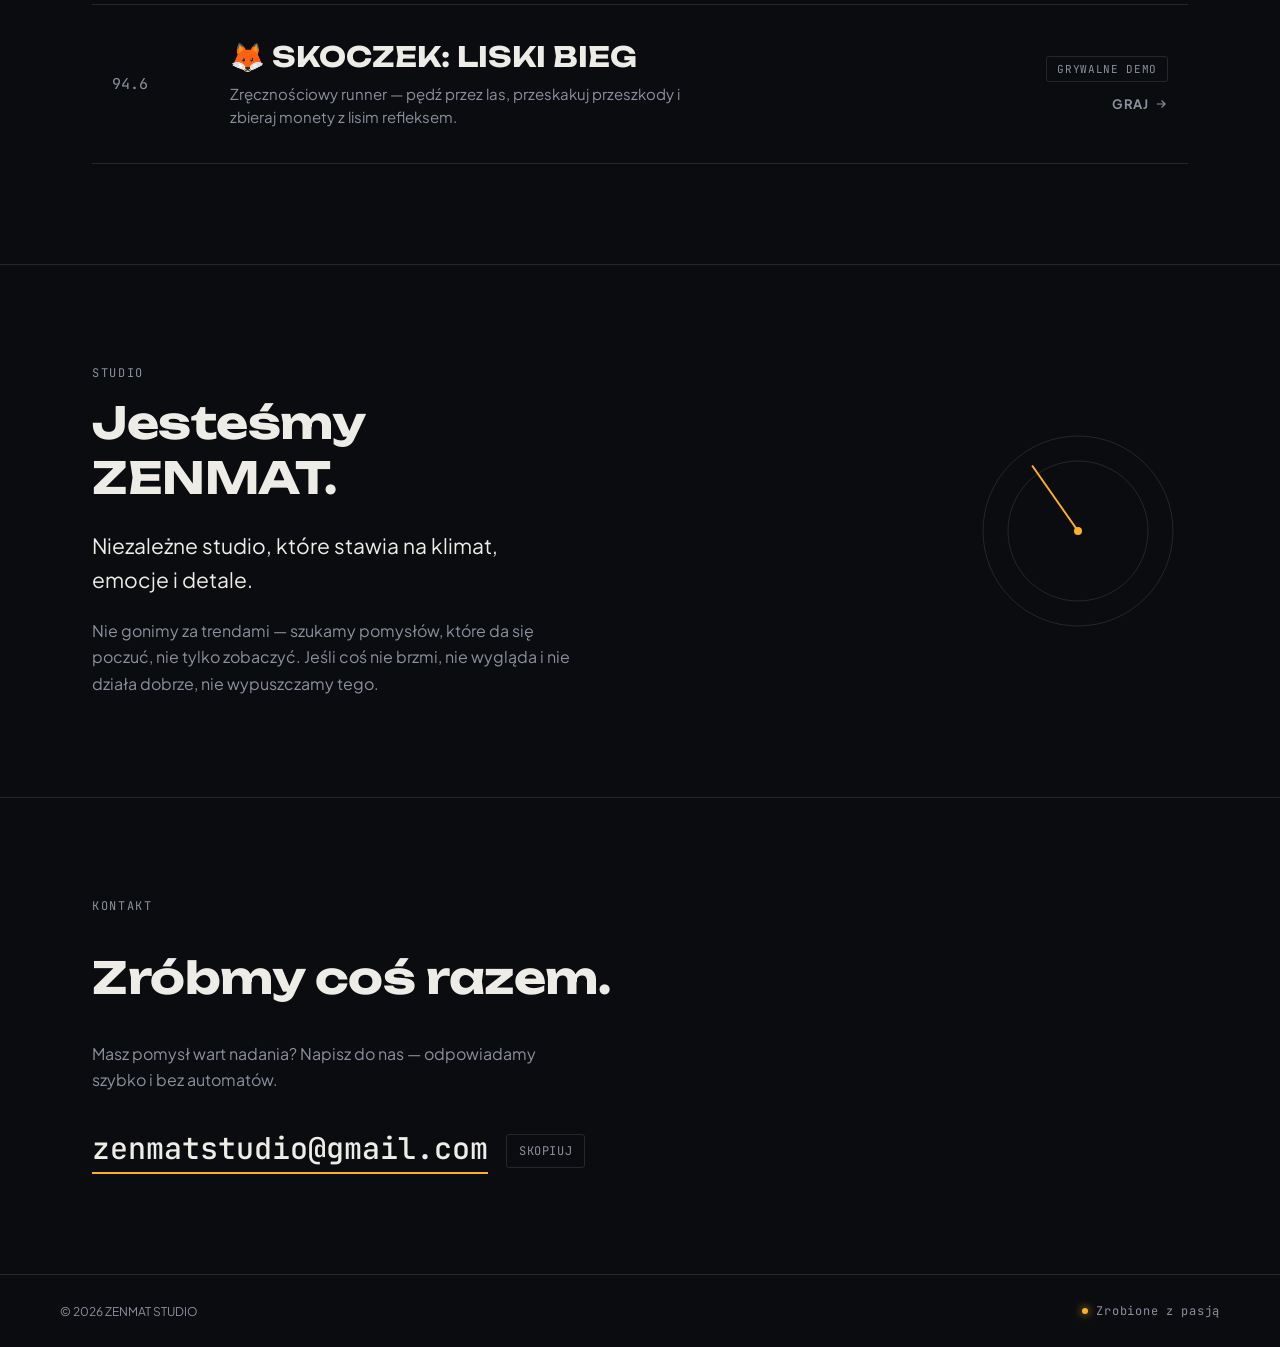
==== commit 9aa30738: "Update index.html" ====
--- a/index.html
+++ b/index.html
@@ -115,8 +115,8 @@
     position: relative; height: 46px; border: 1px solid var(--line); border-radius: 4px;
     background: linear-gradient(to bottom, rgba(255,255,255,0.02), transparent);
   }
-  .tuner-ticks{ position:absolute; inset:0; display:flex; align-items:center; padding: 0 22px; justify-content: space-between; pointer-events: none; }
-  .tuner-tick{ width:1px; height: 14px; background: var(--line); }
+  .tuner-ticks{ position:absolute; inset:0; pointer-events: none; }
+  .tuner-tick{ position:absolute; top:50%; transform:translate(-50%,-50%); width:1px; height: 14px; background: var(--line); }
   .tuner-tick.station{ height: 22px; background: var(--ink-dim); width: 2px; }
   .tuner-knob{
     position: absolute; top: 50%; width: 22px; height: 22px; border-radius: 50%;
@@ -162,6 +162,7 @@
   .channel[data-tone="amber"]{ --tone-rgb: 255,176,32; --tone: #ffb020; }
   .channel[data-tone="squishy"]{ --tone-rgb: 255,95,162; --tone: #ff5fa2; }
   .channel[data-tone="web"]{ --tone-rgb: 79,216,216; --tone: #4fd8d8; }
+  .channel[data-tone="fox"]{ --tone-rgb: 255,138,91; --tone: #ff8a5b; }
 
   .channel:hover, .channel:focus-visible{ background: rgba(var(--tone-rgb),0.12); }
   .channel:hover .channel-freq, .channel:hover .channel-link, .channel:hover .badge{ color: var(--tone); }
@@ -232,7 +233,7 @@
   <section class="hero" style="border-top:none; padding-top:110px;">
     <div class="eyebrow mono"><span class="live-dot"></span> INDIE STUDIO Z DUSZĄ</div>
     <h1>Tworzymy to, co <span class="glow" id="glow-word">zapada w pamięć</span>.</h1>
-    <p class="hero-sub">Gry, doświadczenia i strony internetowe. Trzy różne częstotliwości — przestrój się między nimi.</p>
+    <p class="hero-sub">Gry, doświadczenia i strony internetowe. Cztery różne częstotliwości — przestrój się między nimi.</p>
     <div class="cta-row">
       <button class="btn" id="cta-btn" data-target="#projekty">ZOBACZ NASZE ŚWIATY →</button>
       <span class="freq-readout mono">SYGNAŁ SIŁA: <span class="num">98%</span></span>
@@ -245,15 +246,18 @@
       </div>
       <div class="tuner-track" id="tuner-track">
         <div class="tuner-ticks">
-          <div class="tuner-tick station"></div>
-          <div class="tuner-tick"></div>
-          <div class="tuner-tick"></div>
-          <div class="tuner-tick station"></div>
-          <div class="tuner-tick"></div>
-          <div class="tuner-tick"></div>
-          <div class="tuner-tick station"></div>
-        </div>
-        <div class="tuner-knob" id="tuner-knob" role="slider" aria-label="Przestrajanie kanałów" aria-valuemin="0" aria-valuemax="2" aria-valuenow="0" tabindex="0"></div>
+          <div class="tuner-tick station" style="left:0%"></div>
+          <div class="tuner-tick" style="left:11.1%"></div>
+          <div class="tuner-tick" style="left:22.2%"></div>
+          <div class="tuner-tick station" style="left:33.33%"></div>
+          <div class="tuner-tick" style="left:44.4%"></div>
+          <div class="tuner-tick" style="left:55.5%"></div>
+          <div class="tuner-tick station" style="left:66.66%"></div>
+          <div class="tuner-tick" style="left:77.7%"></div>
+          <div class="tuner-tick" style="left:88.8%"></div>
+          <div class="tuner-tick station" style="left:100%"></div>
+        </div>
+        <div class="tuner-knob" id="tuner-knob" role="slider" aria-label="Przestrajanie kanałów" aria-valuemin="0" aria-valuemax="3" aria-valuenow="0" tabindex="0"></div>
       </div>
       <div class="tuner-hint">Przeciągnij gałkę (lub użyj strzałek ←→), żeby przestroić stronę na inny projekt.</div>
     </div>
@@ -301,6 +305,18 @@
         <div class="channel-side">
           <span class="badge mono">USŁUGA</span>
           <span class="channel-link">NAPISZ <svg viewBox="0 0 24 24" fill="none" stroke="currentColor" stroke-width="2"><path d="M5 12h14M13 6l6 6-6 6"/></svg></span>
+        </div>
+      </a>
+
+      <a class="channel" data-tone="fox" data-station="3" data-subject="" href="skoczek.html" target="_blank" rel="noopener">
+        <div class="channel-freq">94.6</div>
+        <div class="channel-main">
+          <h3>🦊 SKOCZEK: LISKI BIEG</h3>
+          <p>Zręcznościowy runner — pędź przez las, przeskakuj przeszkody i zbieraj monety z lisim refleksem.</p>
+        </div>
+        <div class="channel-side">
+          <span class="badge mono">GRYWALNE DEMO</span>
+          <span class="channel-link">GRAJ <svg viewBox="0 0 24 24" fill="none" stroke="currentColor" stroke-width="2"><path d="M5 12h14M13 6l6 6-6 6"/></svg></span>
         </div>
       </a>
     </div>
@@ -378,7 +394,8 @@
   const STATIONS = [
     { freq: '88.4',  name: 'SYGNAŁ',       hex: '#ffb020', rgb: '255,176,32' },
     { freq: '106.2', name: 'OBBY SQUISHY', hex: '#ff5fa2', rgb: '255,95,162' },
-    { freq: '100.0', name: 'STRONY WWW',   hex: '#4fd8d8', rgb: '79,216,216' }
+    { freq: '100.0', name: 'STRONY WWW',   hex: '#4fd8d8', rgb: '79,216,216' },
+    { freq: '94.6',  name: 'SKOCZEK',      hex: '#ff8a5b', rgb: '255,138,91' }
   ];
   setInterval(()=>{
     if(reduceMotion) return;
@@ -432,7 +449,7 @@
   let currentStation = 0;
   let dragging = false;
 
-  function stationToPercent(i){ return i / 2; } // 0, 0.5, 1
+  function stationToPercent(i){ return i / 3; } // 0, 0.33, 0.66, 1
 
   function applyStation(i, animateKnob){
     currentStation = i;
@@ -451,7 +468,7 @@
       c.classList.toggle('is-tuned', c.dataset.station == i);
     });
 
-    const angle = -35 + (i/2) * 70;
+    const angle = -35 + (i/3) * 70;
     dialNeedle.style.transform = `rotate(${angle}deg)`;
     dialNeedle.style.stroke = st.hex;
     dialCenter.setAttribute('fill', st.hex);
@@ -464,8 +481,8 @@
   }
 
   function nearestStation(pct){
-    const idx = Math.round(pct * 2);
-    return Math.min(2, Math.max(0, idx));
+    const idx = Math.round(pct * 3);
+    return Math.min(3, Math.max(0, idx));
   }
 
   function startDrag(clientX){
@@ -500,7 +517,7 @@
   });
 
   knob.addEventListener('keydown', (e) => {
-    if(e.key === 'ArrowRight'){ applyStation(Math.min(2, currentStation+1), true); e.preventDefault(); }
+    if(e.key === 'ArrowRight'){ applyStation(Math.min(3, currentStation+1), true); e.preventDefault(); }
     if(e.key === 'ArrowLeft'){ applyStation(Math.max(0, currentStation-1), true); e.preventDefault(); }
   });
 
